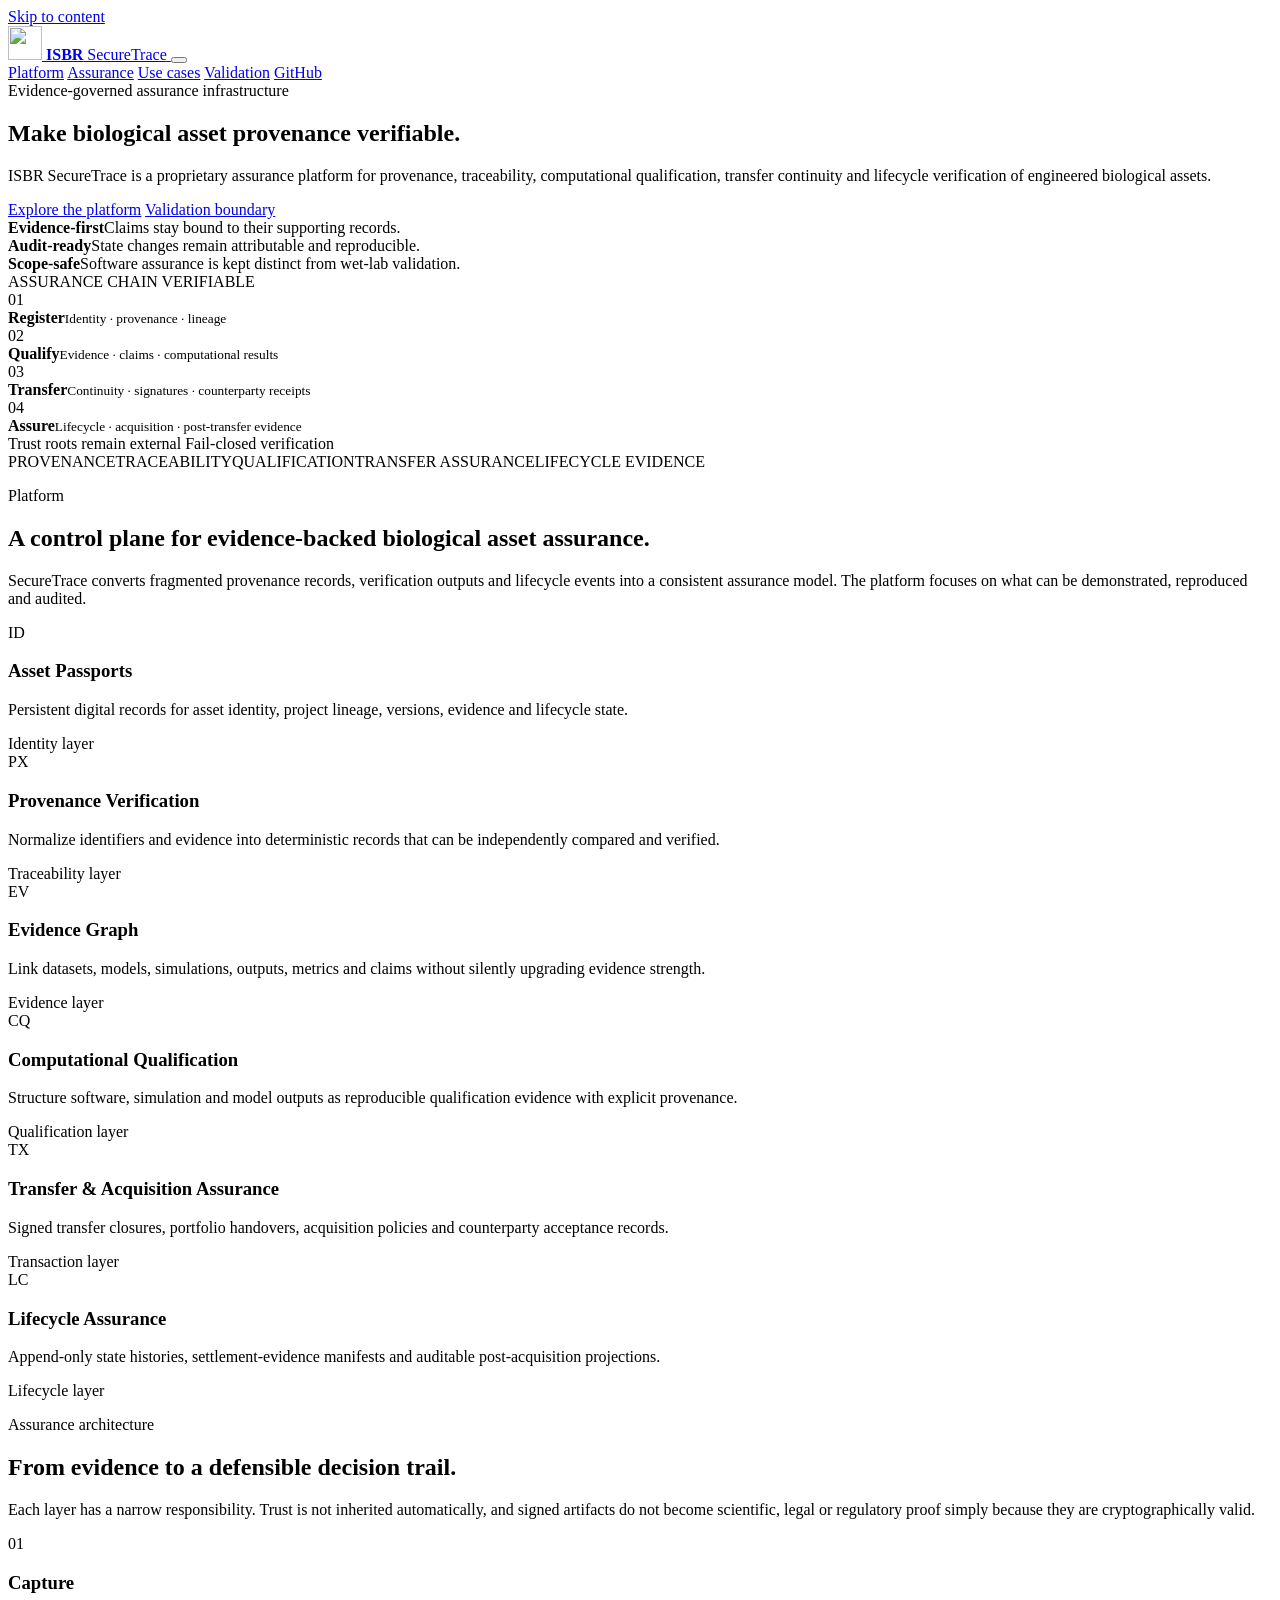
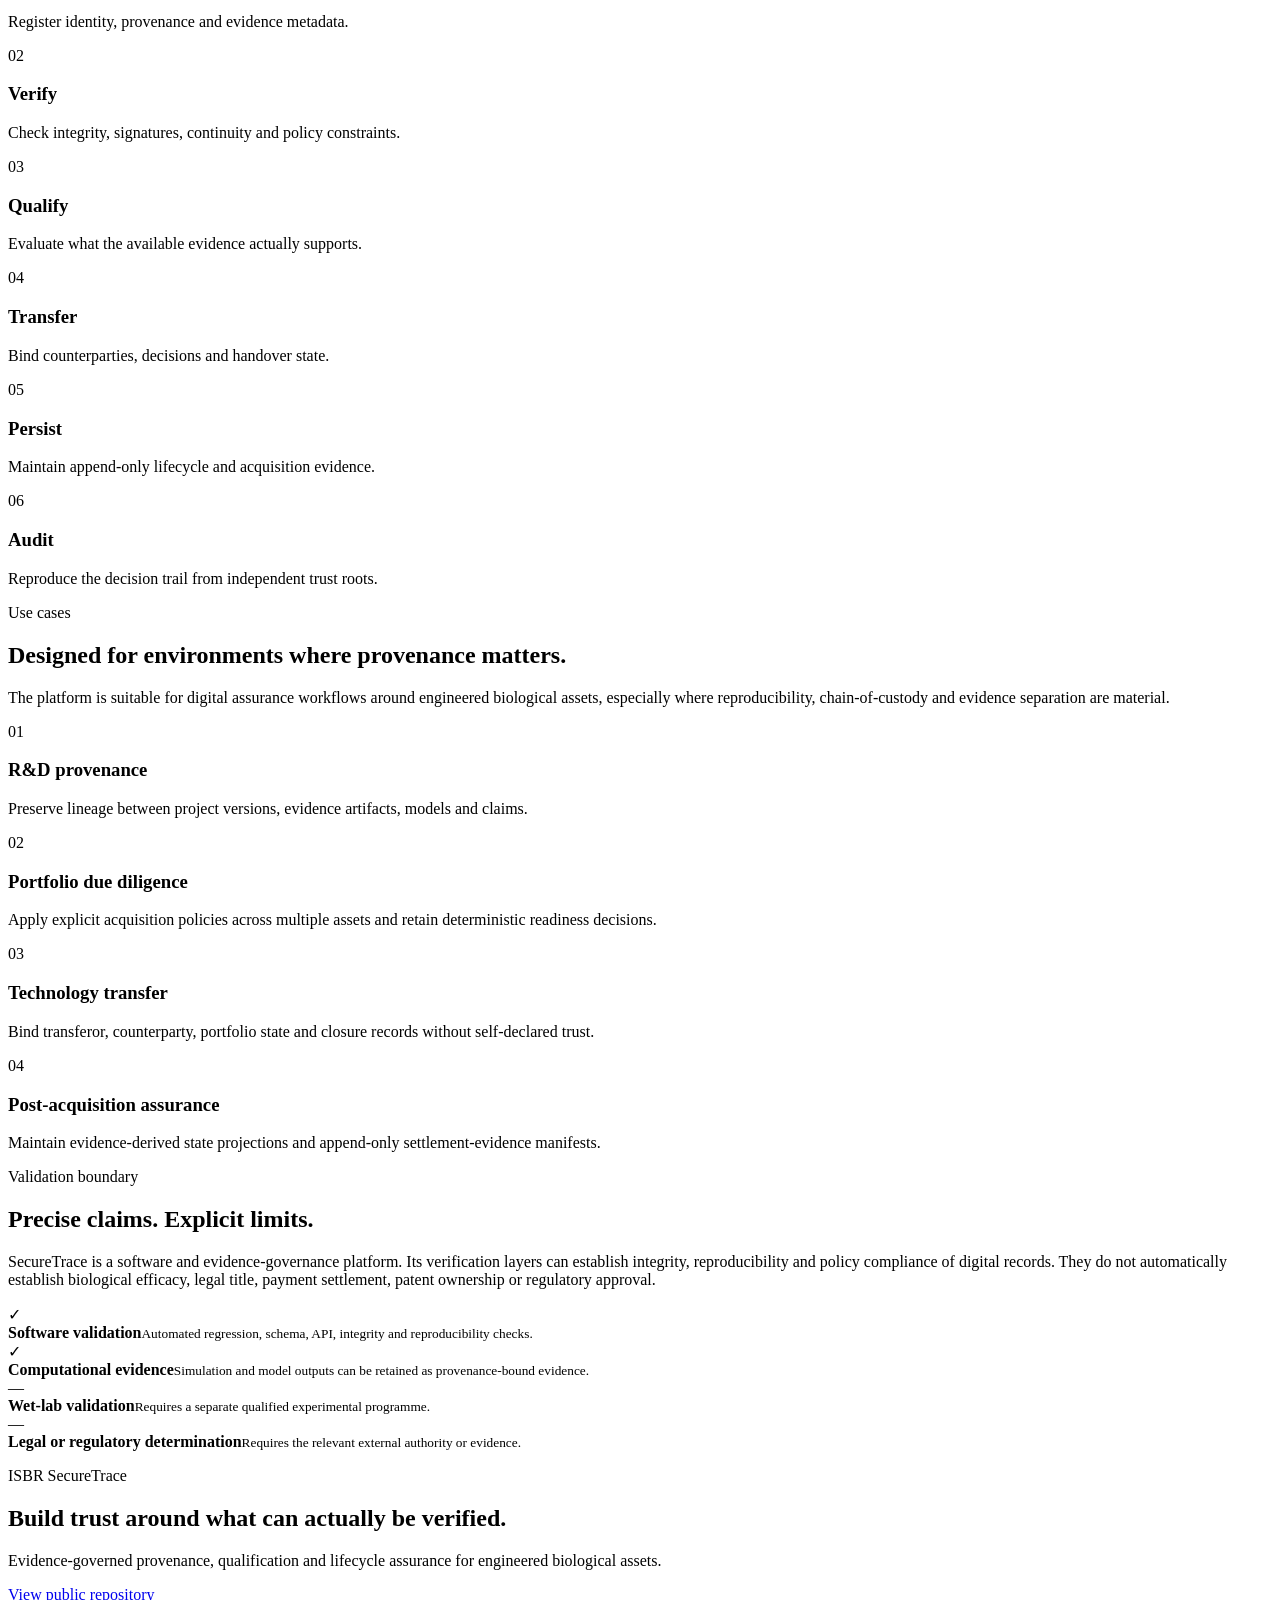
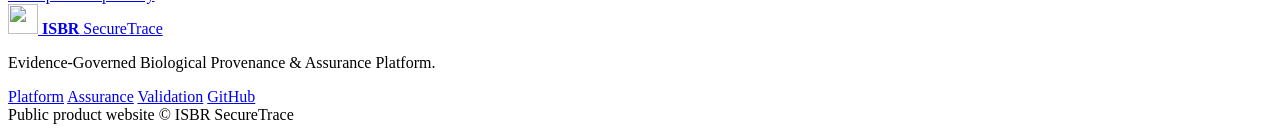
==== index.html @ fb0b55dc "Initialize ISBR SecureTrace public website" ====
<!doctype html>
<html lang="en">
<head>
  <meta charset="utf-8">
  <meta name="viewport" content="width=device-width,initial-scale=1">
  <meta name="description" content="ISBR SecureTrace is an evidence-governed platform for biological asset provenance, traceability, computational qualification, acquisition assurance and auditable lifecycle verification.">
  <meta name="theme-color" content="#07111f">
  <meta property="og:title" content="ISBR SecureTrace">
  <meta property="og:description" content="Evidence-Governed Biological Provenance & Assurance Platform">
  <meta property="og:type" content="website">
  <title>ISBR SecureTrace — Evidence-Governed Biological Provenance & Assurance</title>
  <link rel="icon" href="assets/mark.svg" type="image/svg+xml">
  <link rel="stylesheet" href="styles.css">
  <script defer src="script.js"></script>
</head>
<body>
  <a class="skip-link" href="#main">Skip to content</a>

  <header class="site-header" data-header>
    <div class="shell nav-wrap">
      <a class="brand" href="#top" aria-label="ISBR SecureTrace home">
        <img src="assets/mark.svg" alt="" width="34" height="34">
        <span><strong>ISBR</strong> SecureTrace</span>
      </a>
      <button class="nav-toggle" aria-label="Toggle navigation" aria-expanded="false" data-nav-toggle>
        <span></span><span></span><span></span>
      </button>
      <nav class="nav" data-nav>
        <a href="#platform">Platform</a>
        <a href="#assurance">Assurance</a>
        <a href="#use-cases">Use cases</a>
        <a href="#validation">Validation</a>
        <a class="nav-cta" href="https://github.com/TheArchitect-max/ISBR-SecureTrace-Website">GitHub</a>
      </nav>
    </div>
  </header>

  <main id="main">
    <section class="hero" id="top">
      <div class="hero-grid shell">
        <div class="hero-copy">
          <div class="eyebrow"><span class="pulse"></span> Evidence-governed assurance infrastructure</div>
          <h1>Make biological asset provenance <span>verifiable.</span></h1>
          <p class="hero-lede">
            ISBR SecureTrace is a proprietary assurance platform for provenance, traceability,
            computational qualification, transfer continuity and lifecycle verification of engineered biological assets.
          </p>
          <div class="hero-actions">
            <a class="button primary" href="#platform">Explore the platform</a>
            <a class="button ghost" href="#validation">Validation boundary</a>
          </div>
          <div class="hero-proof" aria-label="Platform principles">
            <div><strong>Evidence-first</strong><span>Claims stay bound to their supporting records.</span></div>
            <div><strong>Audit-ready</strong><span>State changes remain attributable and reproducible.</span></div>
            <div><strong>Scope-safe</strong><span>Software assurance is kept distinct from wet-lab validation.</span></div>
          </div>
        </div>

        <div class="hero-panel" aria-label="Assurance chain illustration">
          <div class="panel-top">
            <span>ASSURANCE CHAIN</span>
            <span class="status-dot">VERIFIABLE</span>
          </div>
          <div class="chain">
            <div class="chain-node active">
              <span class="node-index">01</span>
              <div><strong>Register</strong><small>Identity · provenance · lineage</small></div>
            </div>
            <div class="connector"></div>
            <div class="chain-node active">
              <span class="node-index">02</span>
              <div><strong>Qualify</strong><small>Evidence · claims · computational results</small></div>
            </div>
            <div class="connector"></div>
            <div class="chain-node active">
              <span class="node-index">03</span>
              <div><strong>Transfer</strong><small>Continuity · signatures · counterparty receipts</small></div>
            </div>
            <div class="connector"></div>
            <div class="chain-node">
              <span class="node-index">04</span>
              <div><strong>Assure</strong><small>Lifecycle · acquisition · post-transfer evidence</small></div>
            </div>
          </div>
          <div class="panel-foot">
            <span>Trust roots remain external</span>
            <span>Fail-closed verification</span>
          </div>
        </div>
      </div>
    </section>

    <section class="signal-strip" aria-label="Key platform attributes">
      <div class="shell signal-grid">
        <span>PROVENANCE</span><span>TRACEABILITY</span><span>QUALIFICATION</span><span>TRANSFER ASSURANCE</span><span>LIFECYCLE EVIDENCE</span>
      </div>
    </section>

    <section class="section shell" id="platform">
      <div class="section-heading">
        <div>
          <p class="kicker">Platform</p>
          <h2>A control plane for evidence-backed biological asset assurance.</h2>
        </div>
        <p>
          SecureTrace converts fragmented provenance records, verification outputs and lifecycle events into
          a consistent assurance model. The platform focuses on what can be demonstrated, reproduced and audited.
        </p>
      </div>

      <div class="feature-grid">
        <article class="card feature-card">
          <div class="icon-box">ID</div>
          <h3>Asset Passports</h3>
          <p>Persistent digital records for asset identity, project lineage, versions, evidence and lifecycle state.</p>
          <span class="card-tag">Identity layer</span>
        </article>
        <article class="card feature-card">
          <div class="icon-box">PX</div>
          <h3>Provenance Verification</h3>
          <p>Normalize identifiers and evidence into deterministic records that can be independently compared and verified.</p>
          <span class="card-tag">Traceability layer</span>
        </article>
        <article class="card feature-card">
          <div class="icon-box">EV</div>
          <h3>Evidence Graph</h3>
          <p>Link datasets, models, simulations, outputs, metrics and claims without silently upgrading evidence strength.</p>
          <span class="card-tag">Evidence layer</span>
        </article>
        <article class="card feature-card">
          <div class="icon-box">CQ</div>
          <h3>Computational Qualification</h3>
          <p>Structure software, simulation and model outputs as reproducible qualification evidence with explicit provenance.</p>
          <span class="card-tag">Qualification layer</span>
        </article>
        <article class="card feature-card">
          <div class="icon-box">TX</div>
          <h3>Transfer & Acquisition Assurance</h3>
          <p>Signed transfer closures, portfolio handovers, acquisition policies and counterparty acceptance records.</p>
          <span class="card-tag">Transaction layer</span>
        </article>
        <article class="card feature-card">
          <div class="icon-box">LC</div>
          <h3>Lifecycle Assurance</h3>
          <p>Append-only state histories, settlement-evidence manifests and auditable post-acquisition projections.</p>
          <span class="card-tag">Lifecycle layer</span>
        </article>
      </div>
    </section>

    <section class="section section-dark" id="assurance">
      <div class="shell">
        <div class="section-heading invert">
          <div>
            <p class="kicker">Assurance architecture</p>
            <h2>From evidence to a defensible decision trail.</h2>
          </div>
          <p>
            Each layer has a narrow responsibility. Trust is not inherited automatically, and signed artifacts
            do not become scientific, legal or regulatory proof simply because they are cryptographically valid.
          </p>
        </div>

        <div class="steps">
          <div class="step">
            <span>01</span>
            <h3>Capture</h3>
            <p>Register identity, provenance and evidence metadata.</p>
          </div>
          <div class="step">
            <span>02</span>
            <h3>Verify</h3>
            <p>Check integrity, signatures, continuity and policy constraints.</p>
          </div>
          <div class="step">
            <span>03</span>
            <h3>Qualify</h3>
            <p>Evaluate what the available evidence actually supports.</p>
          </div>
          <div class="step">
            <span>04</span>
            <h3>Transfer</h3>
            <p>Bind counterparties, decisions and handover state.</p>
          </div>
          <div class="step">
            <span>05</span>
            <h3>Persist</h3>
            <p>Maintain append-only lifecycle and acquisition evidence.</p>
          </div>
          <div class="step">
            <span>06</span>
            <h3>Audit</h3>
            <p>Reproduce the decision trail from independent trust roots.</p>
          </div>
        </div>
      </div>
    </section>

    <section class="section shell" id="use-cases">
      <div class="section-heading">
        <div>
          <p class="kicker">Use cases</p>
          <h2>Designed for environments where provenance matters.</h2>
        </div>
        <p>
          The platform is suitable for digital assurance workflows around engineered biological assets,
          especially where reproducibility, chain-of-custody and evidence separation are material.
        </p>
      </div>

      <div class="use-grid">
        <article class="use-card">
          <span>01</span><h3>R&amp;D provenance</h3>
          <p>Preserve lineage between project versions, evidence artifacts, models and claims.</p>
        </article>
        <article class="use-card">
          <span>02</span><h3>Portfolio due diligence</h3>
          <p>Apply explicit acquisition policies across multiple assets and retain deterministic readiness decisions.</p>
        </article>
        <article class="use-card">
          <span>03</span><h3>Technology transfer</h3>
          <p>Bind transferor, counterparty, portfolio state and closure records without self-declared trust.</p>
        </article>
        <article class="use-card">
          <span>04</span><h3>Post-acquisition assurance</h3>
          <p>Maintain evidence-derived state projections and append-only settlement-evidence manifests.</p>
        </article>
      </div>
    </section>

    <section class="section validation" id="validation">
      <div class="shell validation-grid">
        <div>
          <p class="kicker">Validation boundary</p>
          <h2>Precise claims. Explicit limits.</h2>
          <p class="validation-lede">
            SecureTrace is a software and evidence-governance platform. Its verification layers can establish integrity,
            reproducibility and policy compliance of digital records. They do not automatically establish biological efficacy,
            legal title, payment settlement, patent ownership or regulatory approval.
          </p>
        </div>
        <div class="boundary-card">
          <div class="boundary-row yes"><span>✓</span><div><strong>Software validation</strong><small>Automated regression, schema, API, integrity and reproducibility checks.</small></div></div>
          <div class="boundary-row yes"><span>✓</span><div><strong>Computational evidence</strong><small>Simulation and model outputs can be retained as provenance-bound evidence.</small></div></div>
          <div class="boundary-row no"><span>—</span><div><strong>Wet-lab validation</strong><small>Requires a separate qualified experimental programme.</small></div></div>
          <div class="boundary-row no"><span>—</span><div><strong>Legal or regulatory determination</strong><small>Requires the relevant external authority or evidence.</small></div></div>
        </div>
      </div>
    </section>

    <section class="section shell">
      <div class="cta">
        <div>
          <p class="kicker">ISBR SecureTrace</p>
          <h2>Build trust around what can actually be verified.</h2>
          <p>Evidence-governed provenance, qualification and lifecycle assurance for engineered biological assets.</p>
        </div>
        <a class="button primary light" href="https://github.com/TheArchitect-max/ISBR-SecureTrace-Website">View public repository</a>
      </div>
    </section>
  </main>

  <footer>
    <div class="shell footer-grid">
      <div>
        <a class="brand footer-brand" href="#top">
          <img src="assets/mark.svg" alt="" width="30" height="30">
          <span><strong>ISBR</strong> SecureTrace</span>
        </a>
        <p>Evidence-Governed Biological Provenance &amp; Assurance Platform.</p>
      </div>
      <div class="footer-links">
        <a href="#platform">Platform</a>
        <a href="#assurance">Assurance</a>
        <a href="#validation">Validation</a>
        <a href="https://github.com/TheArchitect-max/ISBR-SecureTrace-Website">GitHub</a>
      </div>
      <div class="footer-note">
        <span>Public product website</span>
        <span>© <span data-year></span> ISBR SecureTrace</span>
      </div>
    </div>
  </footer>
</body>
</html>
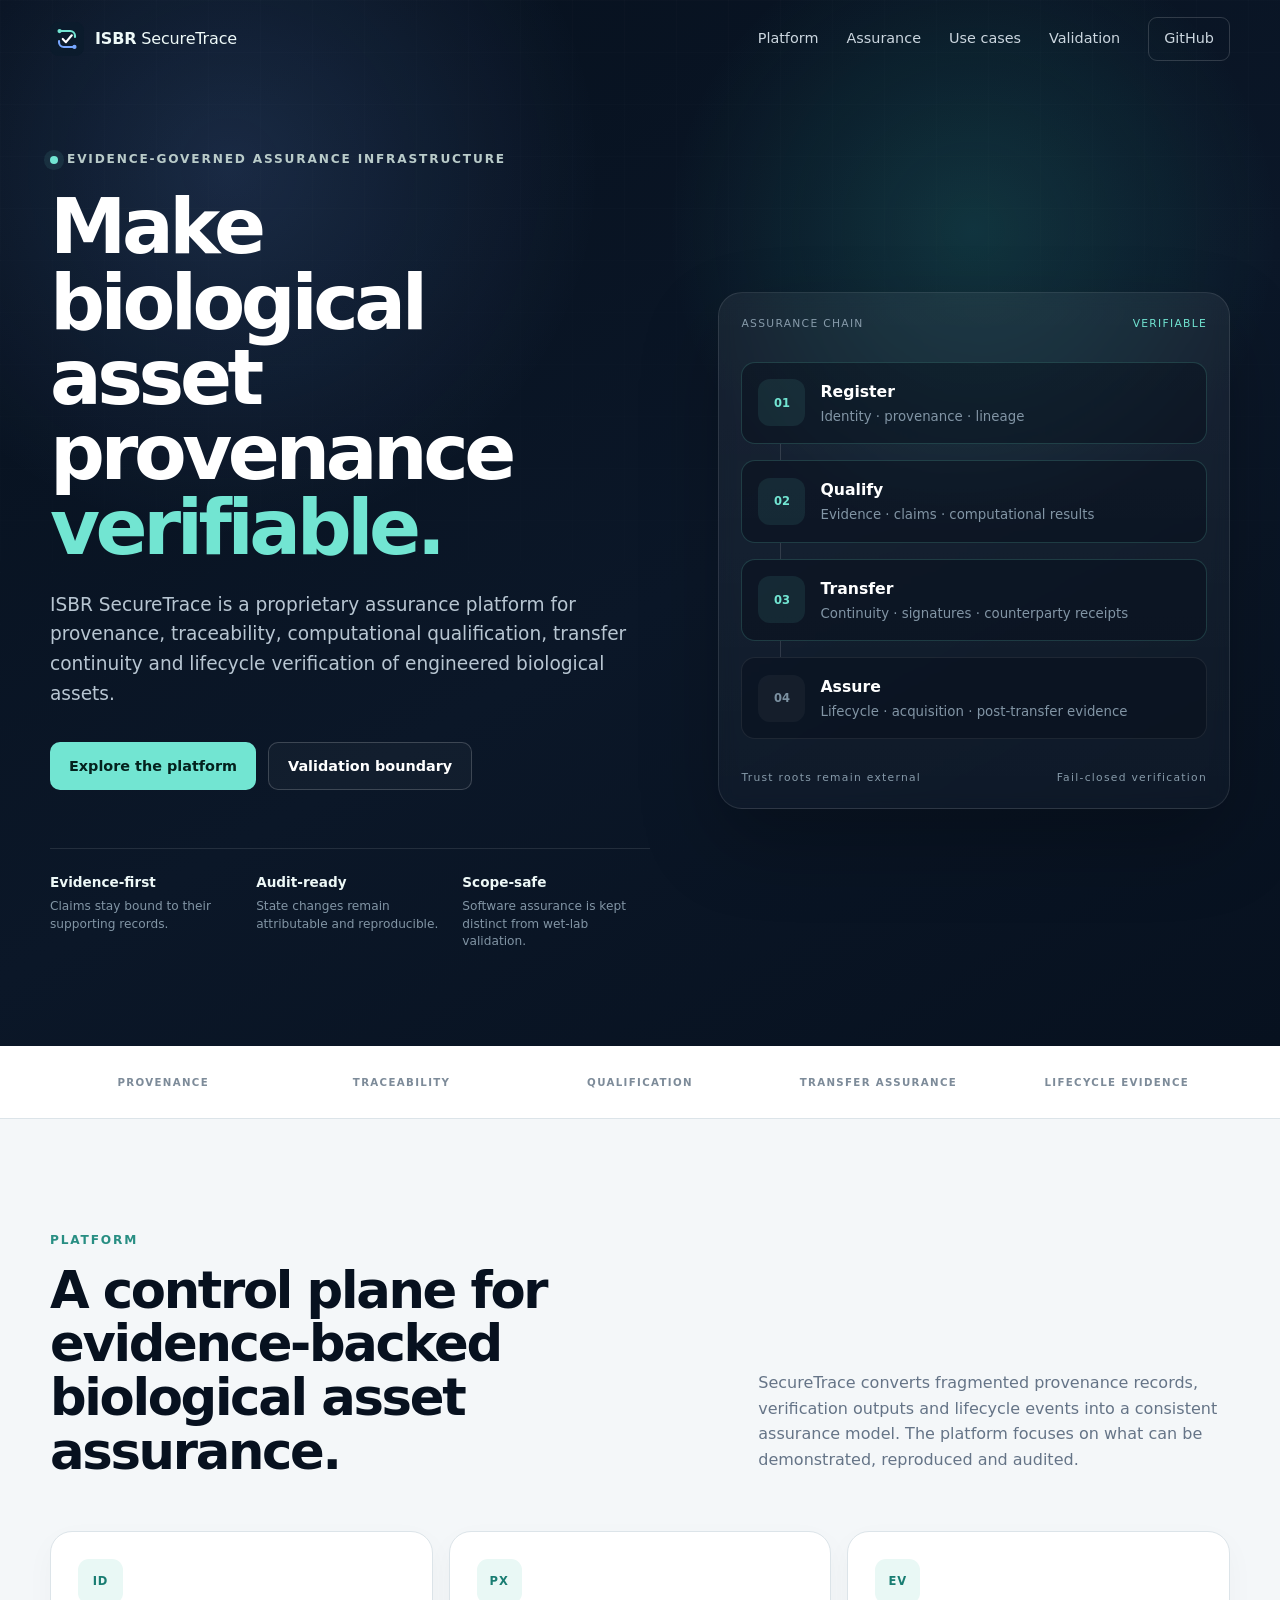
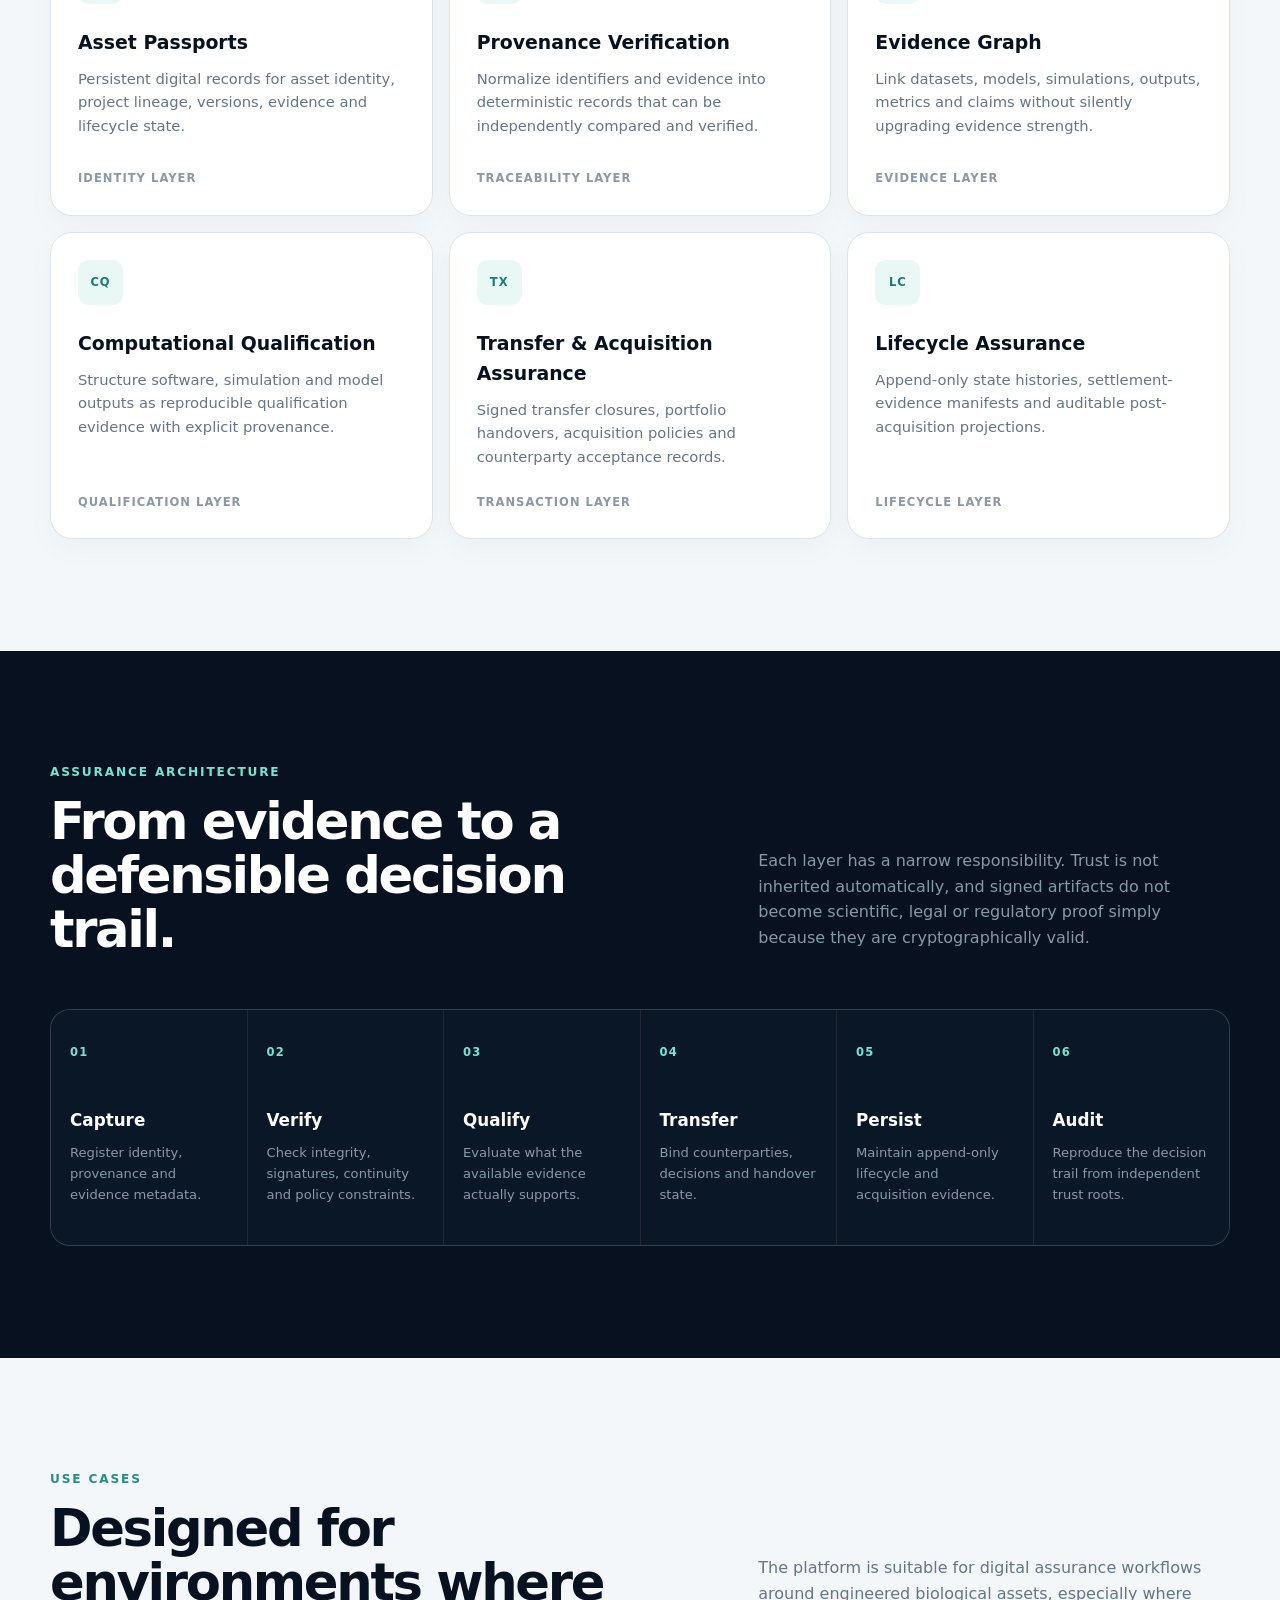
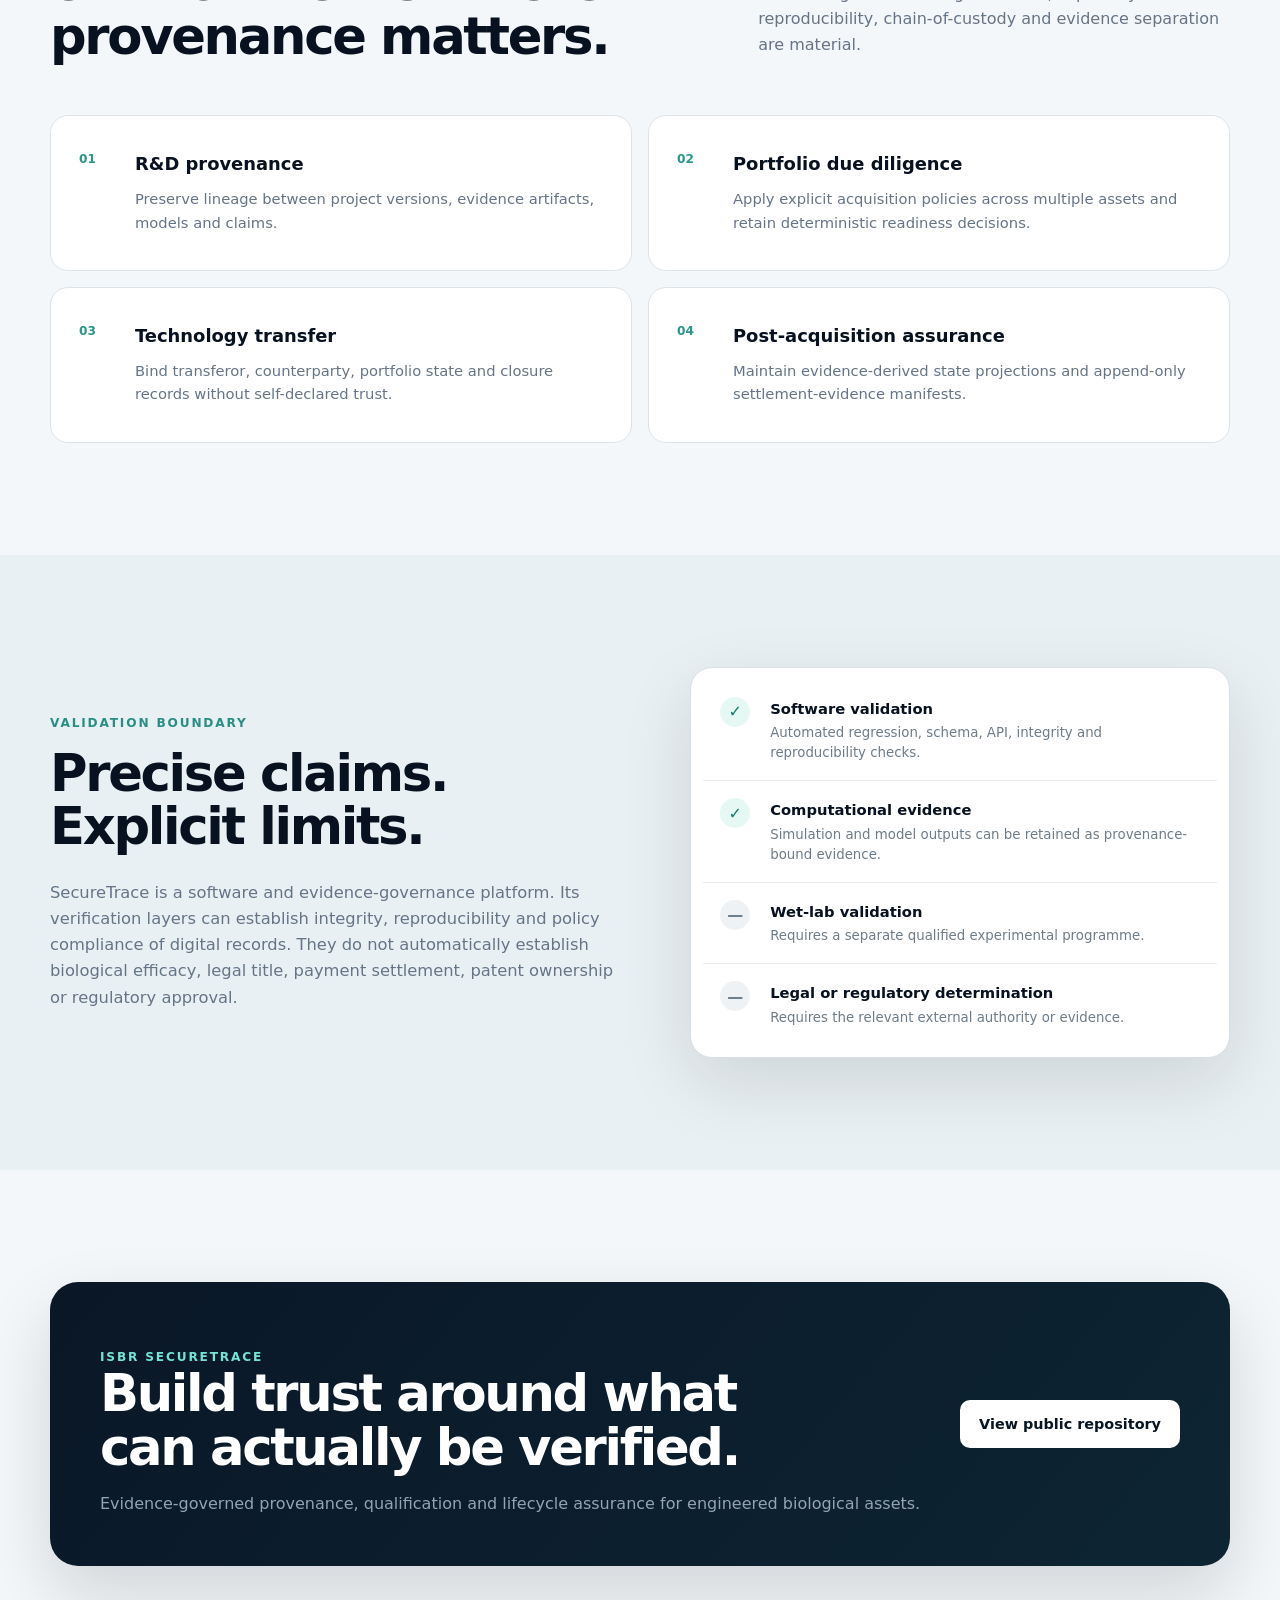
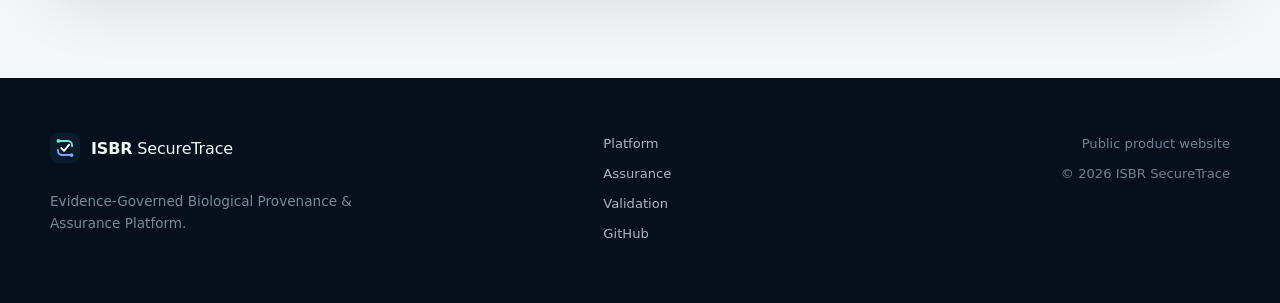
==== commit b976d8b1: "Finalize public site metadata" ====
--- a/index.html
+++ b/index.html
@@ -5,9 +5,12 @@
   <meta name="viewport" content="width=device-width,initial-scale=1">
   <meta name="description" content="ISBR SecureTrace is an evidence-governed platform for biological asset provenance, traceability, computational qualification, acquisition assurance and auditable lifecycle verification.">
   <meta name="theme-color" content="#07111f">
+  <link rel="canonical" href="https://thearchitect-max.github.io/ISBR-SecureTrace-Website/">
+  <link rel="manifest" href="site.webmanifest">
   <meta property="og:title" content="ISBR SecureTrace">
   <meta property="og:description" content="Evidence-Governed Biological Provenance & Assurance Platform">
   <meta property="og:type" content="website">
+  <meta property="og:url" content="https://thearchitect-max.github.io/ISBR-SecureTrace-Website/">
   <title>ISBR SecureTrace — Evidence-Governed Biological Provenance & Assurance</title>
   <link rel="icon" href="assets/mark.svg" type="image/svg+xml">
   <link rel="stylesheet" href="styles.css">
--- a/styles.css
+++ b/styles.css
@@ -0,0 +1,219 @@
+:root{
+  --ink:#07111f;
+  --ink-2:#0b1727;
+  --panel:#0e1d30;
+  --paper:#f4f7f9;
+  --white:#fff;
+  --muted:#657487;
+  --line:#dce4e9;
+  --cyan:#72e5d2;
+  --cyan-2:#32c9b5;
+  --blue:#77a7ff;
+  --shadow:0 24px 70px rgba(7,17,31,.12);
+  --radius:22px;
+}
+*{box-sizing:border-box}
+html{scroll-behavior:smooth}
+body{
+  margin:0;
+  color:var(--ink);
+  background:var(--paper);
+  font-family:Inter,ui-sans-serif,system-ui,-apple-system,BlinkMacSystemFont,"Segoe UI",sans-serif;
+  line-height:1.6;
+  -webkit-font-smoothing:antialiased;
+}
+a{color:inherit;text-decoration:none}
+img{display:block;max-width:100%}
+button{font:inherit}
+.shell{width:min(1180px,calc(100% - 42px));margin-inline:auto}
+.skip-link{position:fixed;left:18px;top:-80px;z-index:9999;background:#fff;padding:10px 14px;border-radius:8px}
+.skip-link:focus{top:16px}
+.site-header{
+  position:fixed;inset:0 0 auto;z-index:100;
+  border-bottom:1px solid transparent;
+  transition:.25s ease;
+}
+.site-header.scrolled{
+  background:rgba(7,17,31,.88);
+  backdrop-filter:blur(18px);
+  border-bottom-color:rgba(255,255,255,.08);
+}
+.nav-wrap{height:78px;display:flex;align-items:center;justify-content:space-between}
+.brand{display:inline-flex;align-items:center;gap:11px;color:#eef9f8;letter-spacing:-.01em;font-size:1rem}
+.brand span{white-space:nowrap}
+.nav{display:flex;align-items:center;gap:28px;color:#cbd6df;font-size:.9rem}
+.nav a{transition:.2s ease}
+.nav a:hover{color:#fff}
+.nav-cta{border:1px solid rgba(255,255,255,.16);padding:9px 15px;border-radius:9px}
+.nav-toggle{display:none;background:transparent;border:0;width:42px;height:42px;padding:9px}
+.nav-toggle span{display:block;height:2px;background:#fff;margin:5px 0;border-radius:2px}
+.hero{
+  position:relative;
+  min-height:760px;
+  padding:150px 0 95px;
+  color:#fff;
+  overflow:hidden;
+  background:
+    radial-gradient(circle at 76% 22%,rgba(50,201,181,.17),transparent 24%),
+    radial-gradient(circle at 18% 16%,rgba(119,167,255,.16),transparent 27%),
+    linear-gradient(150deg,#06101d 0%,#0b1728 55%,#07111f 100%);
+}
+.hero:before{
+  content:"";position:absolute;inset:0;opacity:.34;pointer-events:none;
+  background-image:linear-gradient(rgba(255,255,255,.035) 1px,transparent 1px),linear-gradient(90deg,rgba(255,255,255,.035) 1px,transparent 1px);
+  background-size:52px 52px;
+  mask-image:linear-gradient(to bottom,#000,transparent 88%);
+}
+.hero-grid{position:relative;display:grid;grid-template-columns:1.08fr .92fr;gap:68px;align-items:center}
+.eyebrow,.kicker{
+  font-size:.76rem;
+  text-transform:uppercase;
+  letter-spacing:.15em;
+  font-weight:750;
+}
+.eyebrow{display:flex;align-items:center;gap:9px;color:#b9cbc9}
+.pulse{width:8px;height:8px;background:var(--cyan);border-radius:50%;box-shadow:0 0 0 6px rgba(114,229,210,.09)}
+.hero h1{
+  margin:20px 0 24px;
+  font-size:clamp(3.2rem,6vw,5.65rem);
+  line-height:.98;
+  letter-spacing:-.058em;
+  max-width:760px;
+}
+.hero h1 span{color:var(--cyan)}
+.hero-lede{font-size:1.16rem;color:#b8c6d2;max-width:680px;margin:0}
+.hero-actions{display:flex;gap:12px;flex-wrap:wrap;margin-top:34px}
+.button{
+  display:inline-flex;align-items:center;justify-content:center;
+  min-height:48px;padding:0 19px;border-radius:10px;
+  font-weight:750;font-size:.9rem;transition:.2s ease;
+}
+.button:hover{transform:translateY(-2px)}
+.button.primary{background:var(--cyan);color:#04221e}
+.button.ghost{border:1px solid rgba(255,255,255,.18);color:#fff;background:rgba(255,255,255,.03)}
+.button.light{background:#fff;color:#081522}
+.hero-proof{
+  margin-top:58px;padding-top:23px;border-top:1px solid rgba(255,255,255,.1);
+  display:grid;grid-template-columns:repeat(3,1fr);gap:18px
+}
+.hero-proof div{display:flex;flex-direction:column;gap:4px}
+.hero-proof strong{font-size:.85rem;color:#edf8f7}
+.hero-proof span{font-size:.76rem;color:#8295a5;line-height:1.45}
+.hero-panel{
+  padding:22px;border:1px solid rgba(255,255,255,.1);border-radius:24px;
+  background:linear-gradient(180deg,rgba(255,255,255,.055),rgba(255,255,255,.025));
+  box-shadow:0 34px 80px rgba(0,0,0,.24);
+  backdrop-filter:blur(8px);
+}
+.panel-top,.panel-foot{display:flex;align-items:center;justify-content:space-between;gap:12px;color:#879baa;font-size:.67rem;letter-spacing:.12em}
+.status-dot{color:var(--cyan)}
+.chain{padding:30px 0}
+.chain-node{
+  display:grid;grid-template-columns:47px 1fr;gap:15px;align-items:center;
+  padding:16px;border:1px solid rgba(255,255,255,.08);border-radius:14px;background:rgba(5,14,25,.42)
+}
+.chain-node.active{border-color:rgba(114,229,210,.18)}
+.node-index{
+  width:47px;height:47px;display:grid;place-items:center;border-radius:12px;
+  background:rgba(255,255,255,.04);color:#7c91a1;font-weight:800;font-size:.72rem
+}
+.chain-node.active .node-index{background:rgba(114,229,210,.09);color:var(--cyan)}
+.chain-node strong{display:block;font-size:.98rem}
+.chain-node small{display:block;color:#8295a5;margin-top:2px}
+.connector{height:16px;width:1px;background:rgba(255,255,255,.13);margin-left:39px}
+.signal-strip{background:#fff;border-bottom:1px solid var(--line)}
+.signal-grid{min-height:72px;display:grid;grid-template-columns:repeat(5,1fr);align-items:center;gap:12px}
+.signal-grid span{text-align:center;font-size:.64rem;letter-spacing:.13em;color:#7d8b99;font-weight:800}
+.section{padding:112px 0}
+.section-heading{display:grid;grid-template-columns:1.15fr .85fr;gap:70px;align-items:end;margin-bottom:52px}
+.kicker{margin:0 0 13px;color:#288e83}
+.section h2{font-size:clamp(2.25rem,4vw,4rem);line-height:1.05;letter-spacing:-.045em;margin:0;max-width:760px}
+.section-heading>p{color:var(--muted);font-size:1rem;margin:0 0 6px;max-width:520px}
+.feature-grid{display:grid;grid-template-columns:repeat(3,1fr);gap:16px}
+.card{background:#fff;border:1px solid var(--line);border-radius:var(--radius);box-shadow:0 10px 30px rgba(7,17,31,.03)}
+.feature-card{padding:27px;min-height:285px;display:flex;flex-direction:column}
+.icon-box{width:45px;height:45px;border-radius:11px;background:#e9f8f5;color:#197d72;display:grid;place-items:center;font-size:.72rem;font-weight:850;letter-spacing:.08em}
+.feature-card h3{font-size:1.18rem;margin:23px 0 10px}
+.feature-card p{margin:0;color:var(--muted);font-size:.92rem}
+.card-tag{margin-top:auto;padding-top:24px;color:#8b98a5;font-size:.72rem;text-transform:uppercase;letter-spacing:.09em;font-weight:750}
+.section-dark{background:var(--ink);color:#fff}
+.section-heading.invert>p{color:#8799a8}
+.section-dark .kicker{color:var(--cyan)}
+.steps{display:grid;grid-template-columns:repeat(6,1fr);gap:1px;background:rgba(255,255,255,.1);border:1px solid rgba(255,255,255,.1);border-radius:20px;overflow:hidden}
+.step{background:#0a1727;padding:28px 19px;min-height:235px}
+.step span{color:var(--cyan);font-size:.72rem;font-weight:800;letter-spacing:.1em}
+.step h3{margin:44px 0 8px;font-size:1.05rem}
+.step p{margin:0;color:#869aaa;font-size:.82rem}
+.use-grid{display:grid;grid-template-columns:repeat(2,1fr);gap:16px}
+.use-card{position:relative;padding:34px 35px 36px 84px;border:1px solid var(--line);border-radius:18px;background:#fff}
+.use-card span{position:absolute;left:28px;top:34px;color:#2a9588;font-size:.76rem;font-weight:850}
+.use-card h3{margin:0 0 8px;font-size:1.12rem}
+.use-card p{margin:0;color:var(--muted);font-size:.92rem}
+.validation{background:#e9f0f3}
+.validation-grid{display:grid;grid-template-columns:1fr .95fr;gap:72px;align-items:center}
+.validation-lede{max-width:620px;color:var(--muted);font-size:1.02rem;margin:26px 0 0}
+.boundary-card{background:#fff;border:1px solid #d7e0e6;border-radius:22px;padding:12px;box-shadow:var(--shadow)}
+.boundary-row{display:grid;grid-template-columns:38px 1fr;gap:12px;align-items:start;padding:17px;border-bottom:1px solid #e7ecef}
+.boundary-row:last-child{border-bottom:0}
+.boundary-row>span{width:30px;height:30px;border-radius:50%;display:grid;place-items:center;font-weight:900}
+.boundary-row.yes>span{background:#e5f8f4;color:#167d70}
+.boundary-row.no>span{background:#eef2f4;color:#6f7e8b}
+.boundary-row strong{display:block;font-size:.92rem}
+.boundary-row small{display:block;color:#6d7c89;margin-top:3px;line-height:1.5}
+.cta{
+  background:linear-gradient(130deg,#0a1727,#0d2533);
+  color:#fff;border-radius:28px;padding:50px;
+  display:flex;align-items:center;justify-content:space-between;gap:35px;
+  box-shadow:0 30px 70px rgba(7,17,31,.14)
+}
+.cta .kicker{color:var(--cyan)}
+.cta h2{font-size:clamp(2rem,4vw,3.4rem);max-width:690px}
+.cta p{color:#91a5b2;margin:16px 0 0}
+footer{background:#06101d;color:#a8b6c1;padding:55px 0}
+.footer-grid{display:grid;grid-template-columns:1.4fr .8fr .8fr;gap:40px;align-items:start}
+.footer-brand{margin-bottom:14px}
+footer p{max-width:370px;font-size:.85rem;color:#778a99}
+.footer-links,.footer-note{display:flex;flex-direction:column;gap:9px;font-size:.82rem}
+.footer-links a:hover{color:#fff}
+.footer-note{text-align:right;color:#6f8291}
+@media(max-width:980px){
+  .hero-grid,.section-heading,.validation-grid{grid-template-columns:1fr}
+  .hero-grid{gap:46px}.hero-panel{max-width:700px}
+  .hero-proof{grid-template-columns:1fr 1fr 1fr}
+  .feature-grid{grid-template-columns:1fr 1fr}
+  .steps{grid-template-columns:repeat(3,1fr)}
+  .footer-grid{grid-template-columns:1fr 1fr}.footer-note{text-align:left}
+  .signal-grid{grid-template-columns:repeat(3,1fr);padding:18px 0}
+}
+@media(max-width:720px){
+  .shell{width:min(100% - 28px,1180px)}
+  .site-header{background:rgba(7,17,31,.9);backdrop-filter:blur(15px)}
+  .nav-toggle{display:block}
+  .nav{
+    position:absolute;top:78px;left:14px;right:14px;display:none;flex-direction:column;align-items:stretch;
+    padding:18px;border:1px solid rgba(255,255,255,.1);border-radius:15px;background:#0a1727;box-shadow:0 20px 50px rgba(0,0,0,.28)
+  }
+  .nav.open{display:flex}
+  .nav a{padding:6px 3px}
+  .hero{padding-top:125px}
+  .hero h1{font-size:clamp(2.8rem,15vw,4.4rem)}
+  .hero-proof{grid-template-columns:1fr}
+  .signal-grid{grid-template-columns:1fr 1fr}
+  .section{padding:80px 0}
+  .section-heading{gap:22px}
+  .feature-grid,.use-grid{grid-template-columns:1fr}
+  .steps{grid-template-columns:1fr 1fr}
+  .cta{padding:34px;align-items:flex-start;flex-direction:column}
+  .footer-grid{grid-template-columns:1fr}
+}
+@media(max-width:450px){
+  .steps{grid-template-columns:1fr}
+  .signal-grid{grid-template-columns:1fr}
+  .hero-panel{padding:15px}
+  .panel-foot{align-items:flex-start;flex-direction:column}
+  .use-card{padding-left:72px}
+}
+@media(prefers-reduced-motion:reduce){
+  html{scroll-behavior:auto}
+  *,*:before,*:after{transition:none!important;animation:none!important}
+}
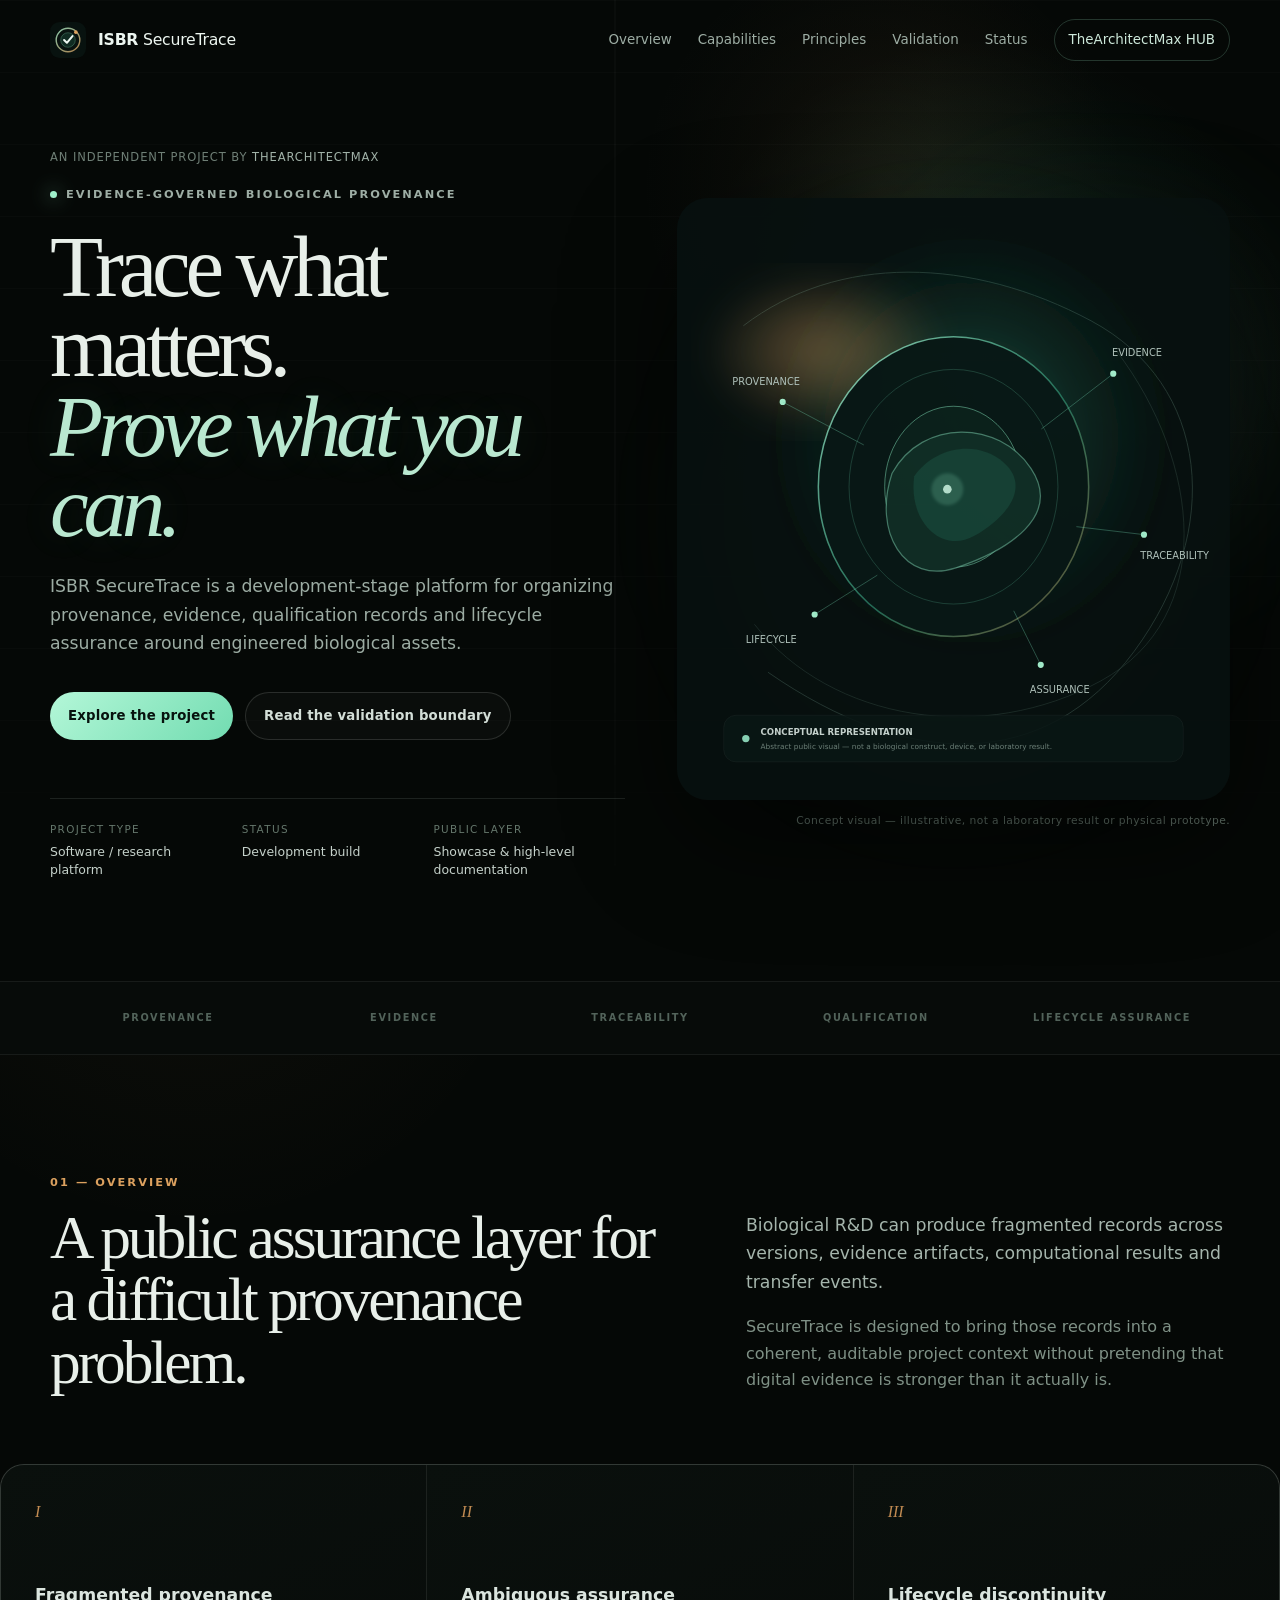
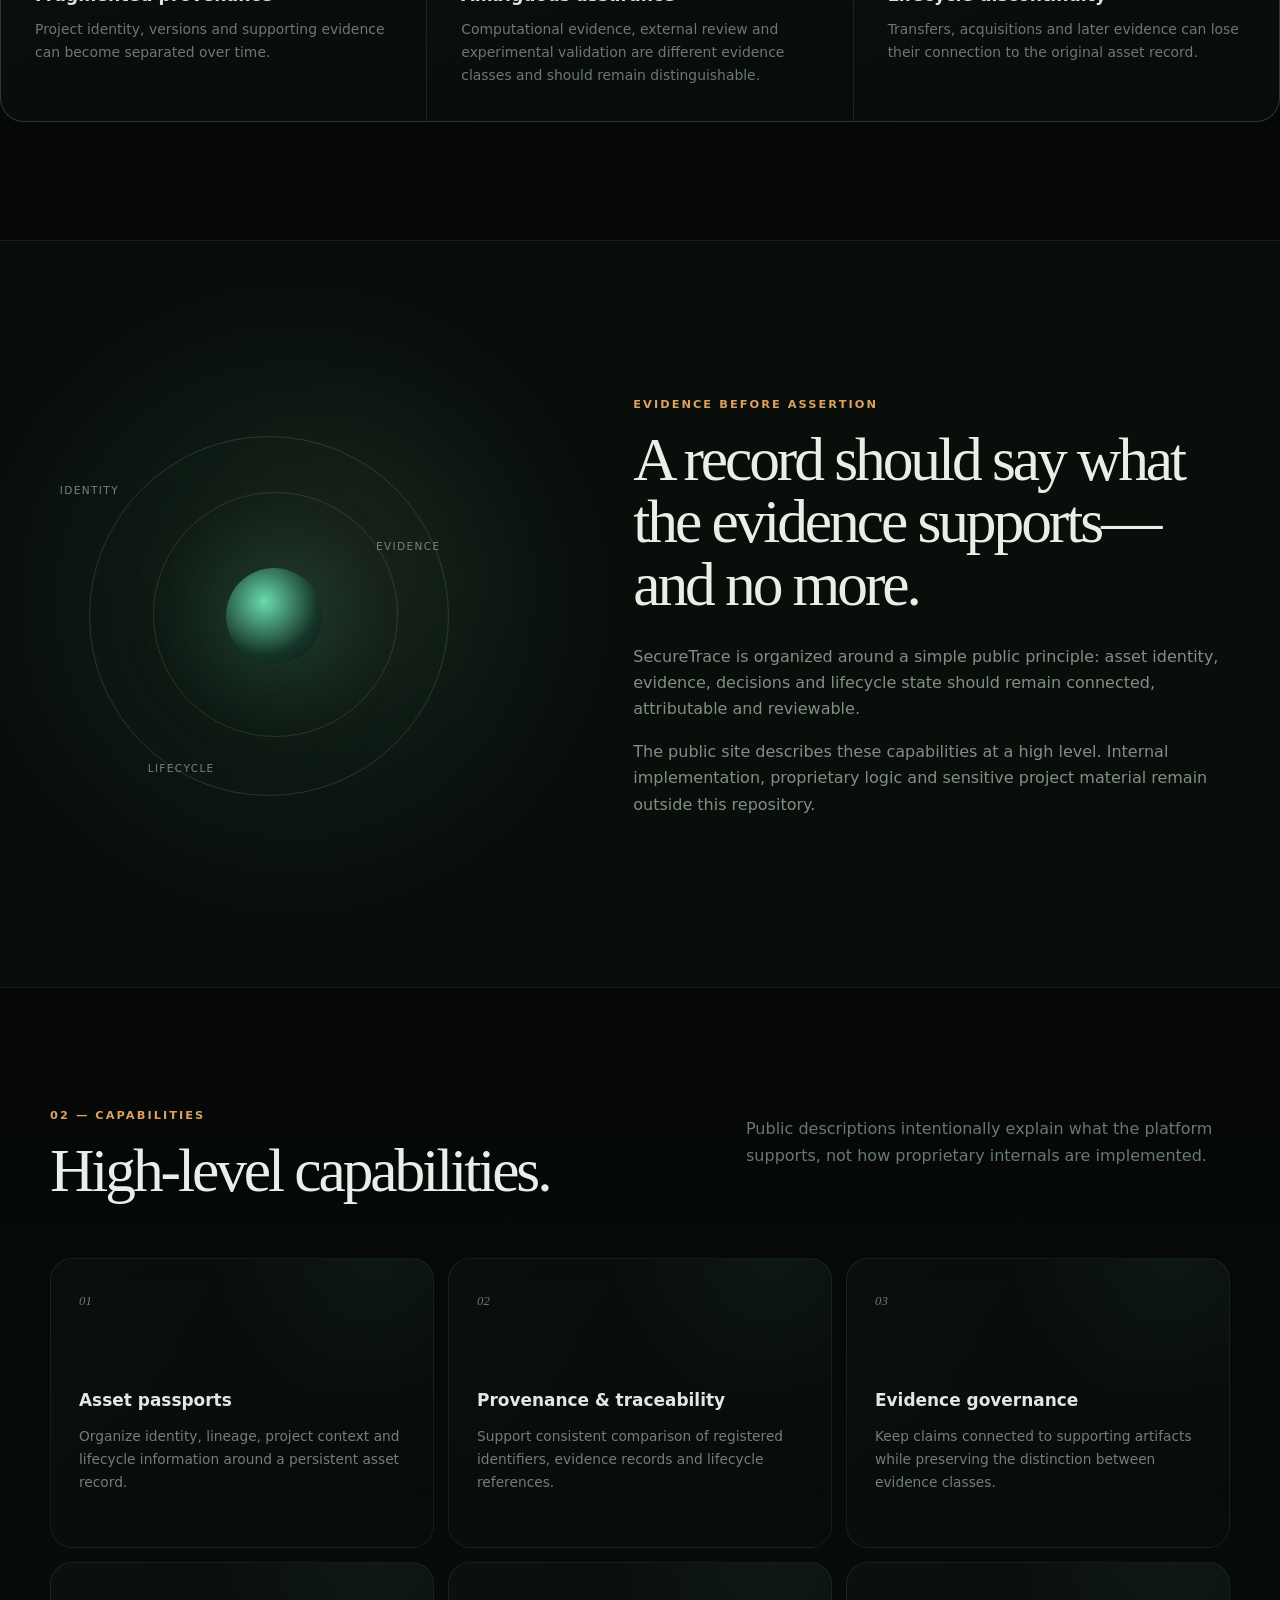
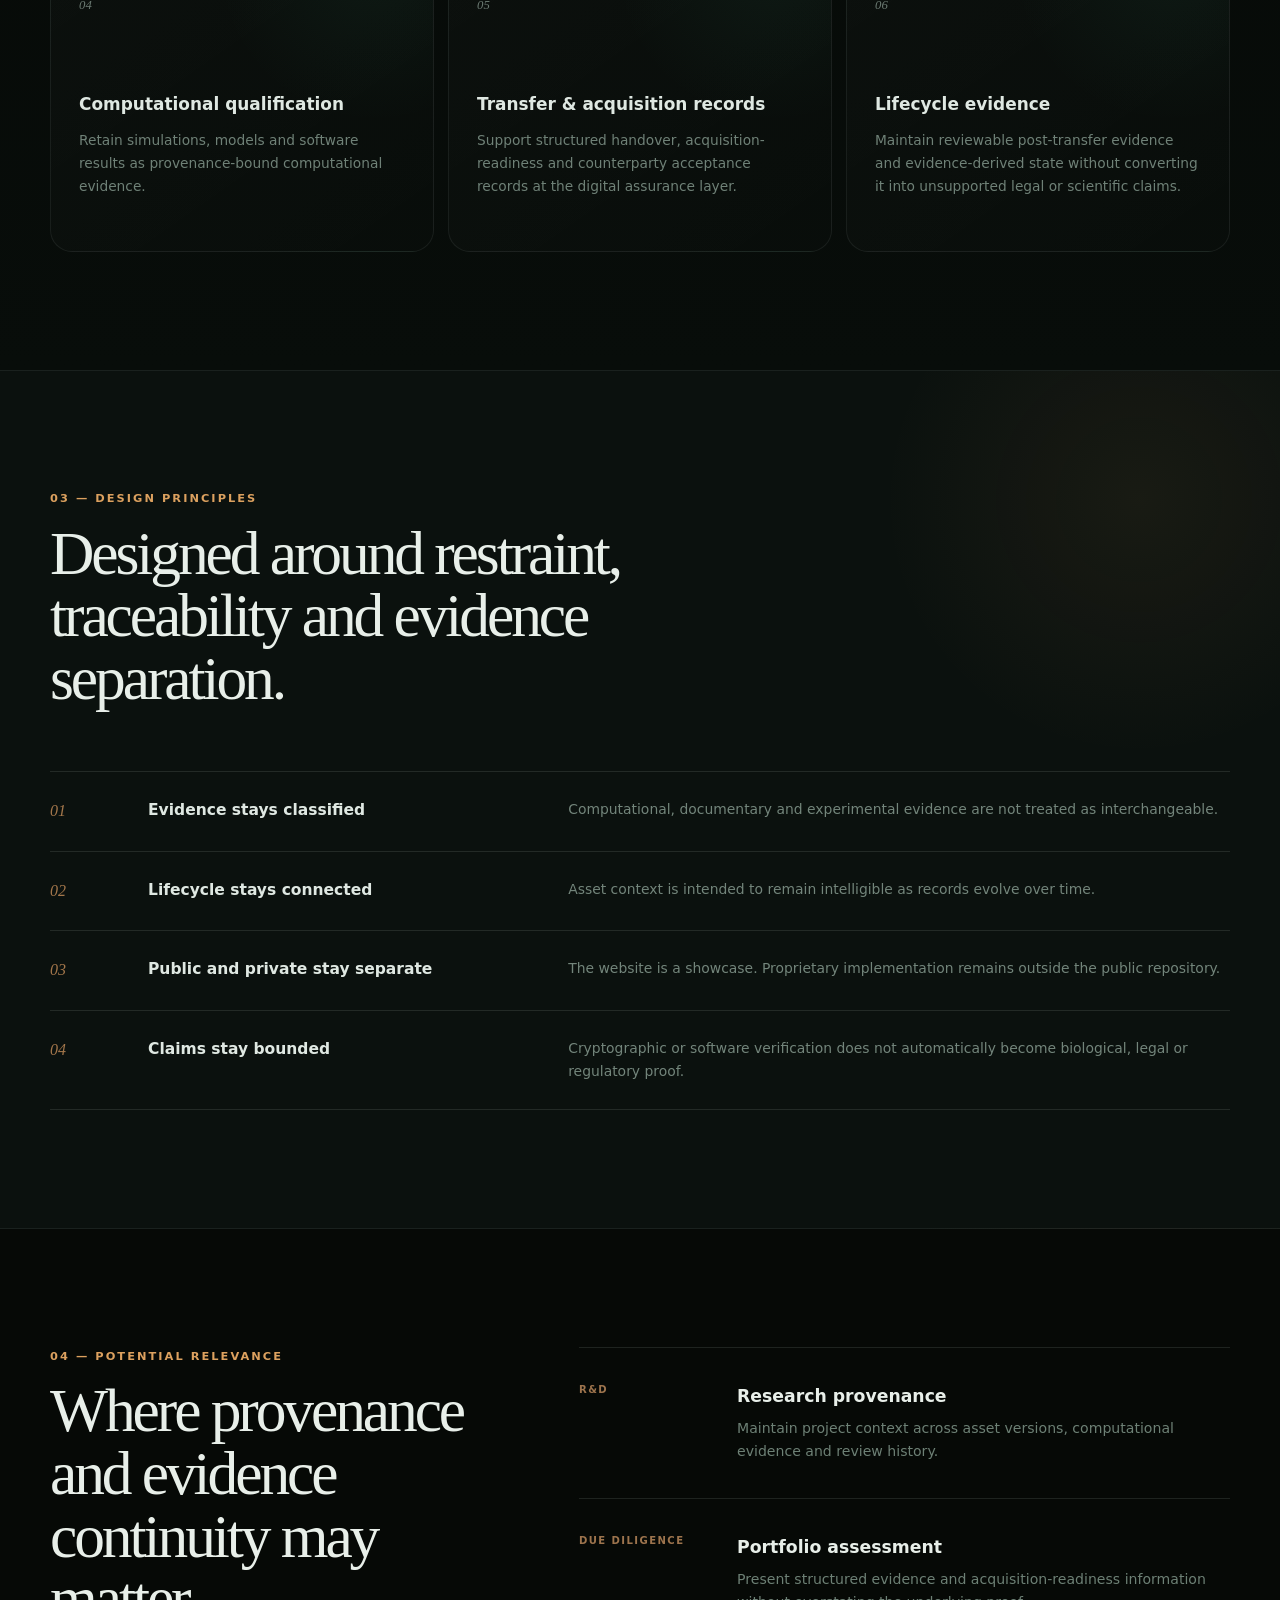
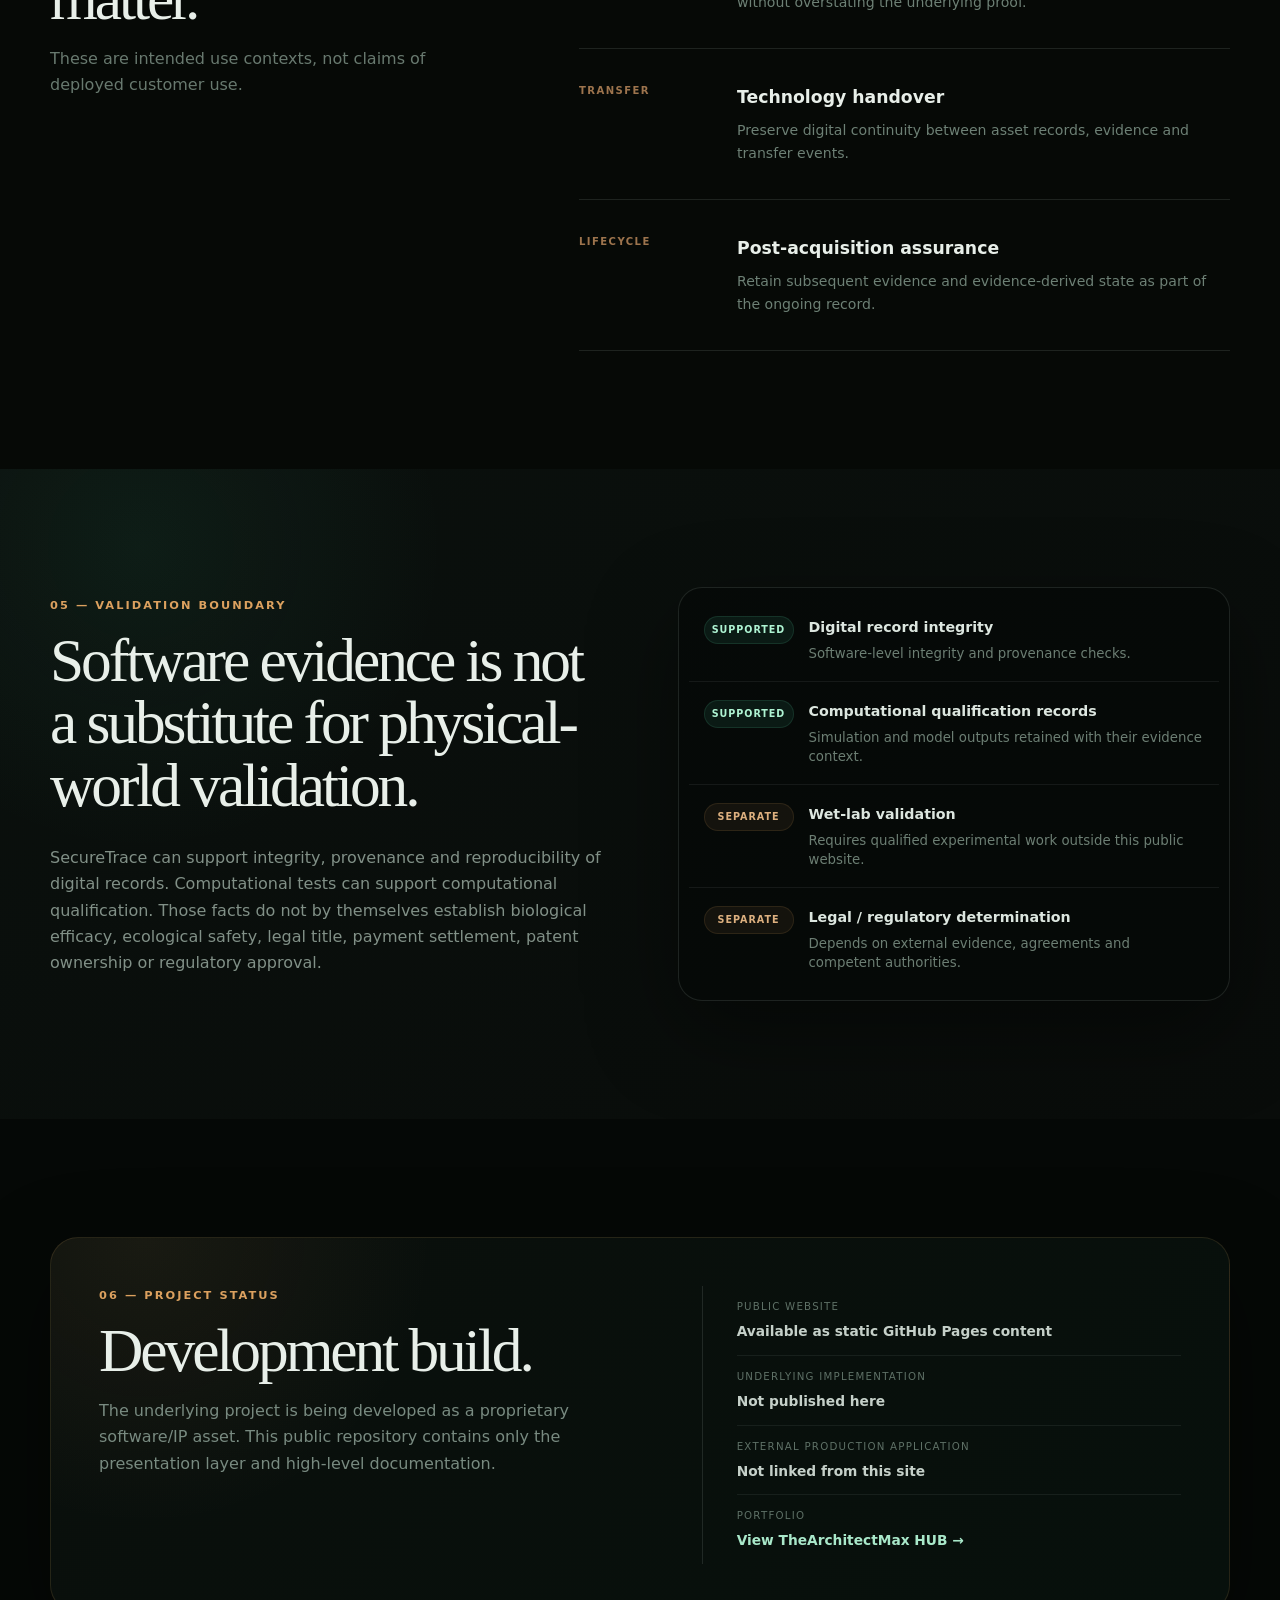
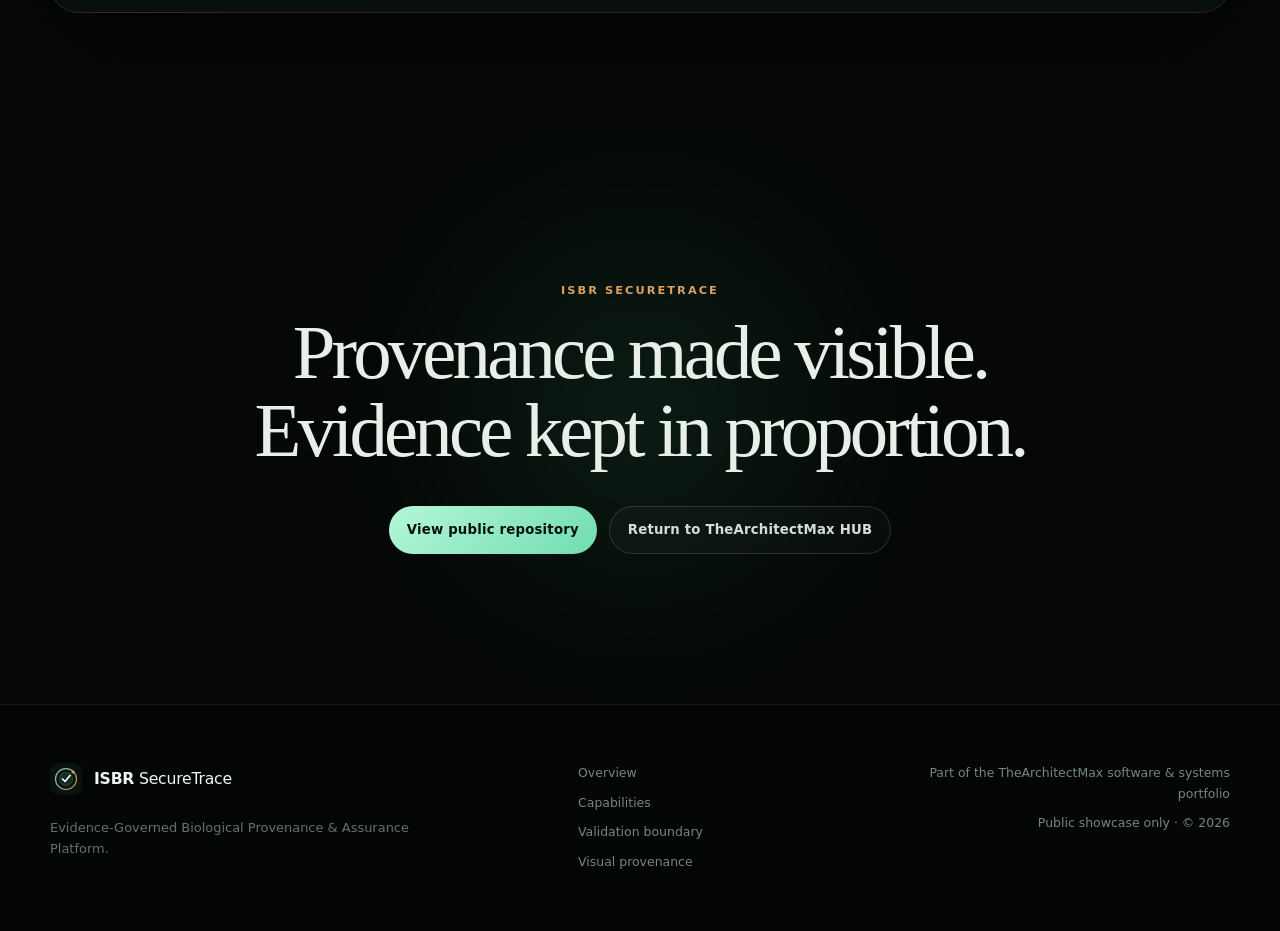
==== commit 9dd11d3e: "Apply TheArchitectMax chiaroscuro visual system" ====
--- a/index.html
+++ b/index.html
@@ -3,15 +3,15 @@
 <head>
   <meta charset="utf-8">
   <meta name="viewport" content="width=device-width,initial-scale=1">
-  <meta name="description" content="ISBR SecureTrace is an evidence-governed platform for biological asset provenance, traceability, computational qualification, acquisition assurance and auditable lifecycle verification.">
-  <meta name="theme-color" content="#07111f">
+  <meta name="description" content="ISBR SecureTrace is a development-stage evidence-governed platform for biological asset provenance, traceability, computational qualification and lifecycle assurance.">
+  <meta name="theme-color" content="#070b09">
   <link rel="canonical" href="https://thearchitect-max.github.io/ISBR-SecureTrace-Website/">
   <link rel="manifest" href="site.webmanifest">
   <meta property="og:title" content="ISBR SecureTrace">
   <meta property="og:description" content="Evidence-Governed Biological Provenance & Assurance Platform">
   <meta property="og:type" content="website">
   <meta property="og:url" content="https://thearchitect-max.github.io/ISBR-SecureTrace-Website/">
-  <title>ISBR SecureTrace — Evidence-Governed Biological Provenance & Assurance</title>
+  <title>ISBR SecureTrace — Biological Provenance & Assurance</title>
   <link rel="icon" href="assets/mark.svg" type="image/svg+xml">
   <link rel="stylesheet" href="styles.css">
   <script defer src="script.js"></script>
@@ -22,265 +22,275 @@
   <header class="site-header" data-header>
     <div class="shell nav-wrap">
       <a class="brand" href="#top" aria-label="ISBR SecureTrace home">
-        <img src="assets/mark.svg" alt="" width="34" height="34">
+        <img src="assets/mark.svg" alt="" width="36" height="36">
         <span><strong>ISBR</strong> SecureTrace</span>
       </a>
-      <button class="nav-toggle" aria-label="Toggle navigation" aria-expanded="false" data-nav-toggle>
+      <button class="nav-toggle" type="button" aria-label="Toggle navigation" aria-expanded="false" data-nav-toggle>
         <span></span><span></span><span></span>
       </button>
-      <nav class="nav" data-nav>
-        <a href="#platform">Platform</a>
-        <a href="#assurance">Assurance</a>
-        <a href="#use-cases">Use cases</a>
+      <nav class="nav" data-nav aria-label="Primary navigation">
+        <a href="#overview">Overview</a>
+        <a href="#capabilities">Capabilities</a>
+        <a href="#principles">Principles</a>
         <a href="#validation">Validation</a>
-        <a class="nav-cta" href="https://github.com/TheArchitect-max/ISBR-SecureTrace-Website">GitHub</a>
+        <a href="#status">Status</a>
+        <a class="nav-cta" href="https://thearchitect-max.github.io/MyProjects/">TheArchitectMax HUB</a>
       </nav>
     </div>
   </header>
 
   <main id="main">
     <section class="hero" id="top">
-      <div class="hero-grid shell">
+      <div class="hero-atmosphere" aria-hidden="true"></div>
+      <div class="shell hero-grid">
         <div class="hero-copy">
-          <div class="eyebrow"><span class="pulse"></span> Evidence-governed assurance infrastructure</div>
-          <h1>Make biological asset provenance <span>verifiable.</span></h1>
+          <p class="family-line">An independent project by <a href="https://thearchitect-max.github.io/MyProjects/">TheArchitectMax</a></p>
+          <p class="eyebrow"><span class="signal"></span> Evidence-governed biological provenance</p>
+          <h1>Trace what matters.<br><em>Prove what you can.</em></h1>
           <p class="hero-lede">
-            ISBR SecureTrace is a proprietary assurance platform for provenance, traceability,
-            computational qualification, transfer continuity and lifecycle verification of engineered biological assets.
+            ISBR SecureTrace is a development-stage platform for organizing provenance, evidence,
+            qualification records and lifecycle assurance around engineered biological assets.
           </p>
           <div class="hero-actions">
-            <a class="button primary" href="#platform">Explore the platform</a>
-            <a class="button ghost" href="#validation">Validation boundary</a>
-          </div>
-          <div class="hero-proof" aria-label="Platform principles">
-            <div><strong>Evidence-first</strong><span>Claims stay bound to their supporting records.</span></div>
-            <div><strong>Audit-ready</strong><span>State changes remain attributable and reproducible.</span></div>
-            <div><strong>Scope-safe</strong><span>Software assurance is kept distinct from wet-lab validation.</span></div>
-          </div>
-        </div>
-
-        <div class="hero-panel" aria-label="Assurance chain illustration">
-          <div class="panel-top">
-            <span>ASSURANCE CHAIN</span>
-            <span class="status-dot">VERIFIABLE</span>
-          </div>
-          <div class="chain">
-            <div class="chain-node active">
-              <span class="node-index">01</span>
-              <div><strong>Register</strong><small>Identity · provenance · lineage</small></div>
-            </div>
-            <div class="connector"></div>
-            <div class="chain-node active">
-              <span class="node-index">02</span>
-              <div><strong>Qualify</strong><small>Evidence · claims · computational results</small></div>
-            </div>
-            <div class="connector"></div>
-            <div class="chain-node active">
-              <span class="node-index">03</span>
-              <div><strong>Transfer</strong><small>Continuity · signatures · counterparty receipts</small></div>
-            </div>
-            <div class="connector"></div>
-            <div class="chain-node">
-              <span class="node-index">04</span>
-              <div><strong>Assure</strong><small>Lifecycle · acquisition · post-transfer evidence</small></div>
-            </div>
-          </div>
-          <div class="panel-foot">
-            <span>Trust roots remain external</span>
-            <span>Fail-closed verification</span>
-          </div>
-        </div>
-      </div>
-    </section>
-
-    <section class="signal-strip" aria-label="Key platform attributes">
-      <div class="shell signal-grid">
-        <span>PROVENANCE</span><span>TRACEABILITY</span><span>QUALIFICATION</span><span>TRANSFER ASSURANCE</span><span>LIFECYCLE EVIDENCE</span>
-      </div>
-    </section>
-
-    <section class="section shell" id="platform">
-      <div class="section-heading">
+            <a class="button primary" href="#overview">Explore the project</a>
+            <a class="button secondary" href="#validation">Read the validation boundary</a>
+          </div>
+          <dl class="hero-meta" aria-label="Project summary">
+            <div><dt>Project type</dt><dd>Software / research platform</dd></div>
+            <div><dt>Status</dt><dd>Development build</dd></div>
+            <div><dt>Public layer</dt><dd>Showcase & high-level documentation</dd></div>
+          </dl>
+        </div>
+
+        <figure class="hero-visual">
+          <div class="visual-glow" aria-hidden="true"></div>
+          <img src="assets/securetrace-concept.svg"
+               width="900" height="980"
+               alt="Conceptual illustration of a biological asset surrounded by provenance, evidence, traceability and lifecycle assurance nodes.">
+          <figcaption>Concept visual — illustrative, not a laboratory result or physical prototype.</figcaption>
+        </figure>
+      </div>
+    </section>
+
+    <section class="quiet-strip" aria-label="Platform focus">
+      <div class="shell quiet-grid">
+        <span>PROVENANCE</span><span>EVIDENCE</span><span>TRACEABILITY</span><span>QUALIFICATION</span><span>LIFECYCLE ASSURANCE</span>
+      </div>
+    </section>
+
+    <section class="section intro" id="overview">
+      <div class="shell split-heading">
         <div>
-          <p class="kicker">Platform</p>
-          <h2>A control plane for evidence-backed biological asset assurance.</h2>
-        </div>
-        <p>
-          SecureTrace converts fragmented provenance records, verification outputs and lifecycle events into
-          a consistent assurance model. The platform focuses on what can be demonstrated, reproduced and audited.
-        </p>
-      </div>
-
-      <div class="feature-grid">
-        <article class="card feature-card">
-          <div class="icon-box">ID</div>
-          <h3>Asset Passports</h3>
-          <p>Persistent digital records for asset identity, project lineage, versions, evidence and lifecycle state.</p>
-          <span class="card-tag">Identity layer</span>
+          <p class="kicker">01 — Overview</p>
+          <h2>A public assurance layer for a difficult provenance problem.</h2>
+        </div>
+        <div class="editorial-copy">
+          <p class="lead">Biological R&amp;D can produce fragmented records across versions, evidence artifacts, computational results and transfer events.</p>
+          <p>SecureTrace is designed to bring those records into a coherent, auditable project context without pretending that digital evidence is stronger than it actually is.</p>
+        </div>
+      </div>
+
+      <div class="problem-grid">
+        <article>
+          <span class="roman">I</span>
+          <h3>Fragmented provenance</h3>
+          <p>Project identity, versions and supporting evidence can become separated over time.</p>
         </article>
-        <article class="card feature-card">
-          <div class="icon-box">PX</div>
-          <h3>Provenance Verification</h3>
-          <p>Normalize identifiers and evidence into deterministic records that can be independently compared and verified.</p>
-          <span class="card-tag">Traceability layer</span>
+        <article>
+          <span class="roman">II</span>
+          <h3>Ambiguous assurance</h3>
+          <p>Computational evidence, external review and experimental validation are different evidence classes and should remain distinguishable.</p>
         </article>
-        <article class="card feature-card">
-          <div class="icon-box">EV</div>
-          <h3>Evidence Graph</h3>
-          <p>Link datasets, models, simulations, outputs, metrics and claims without silently upgrading evidence strength.</p>
-          <span class="card-tag">Evidence layer</span>
+        <article>
+          <span class="roman">III</span>
+          <h3>Lifecycle discontinuity</h3>
+          <p>Transfers, acquisitions and later evidence can lose their connection to the original asset record.</p>
         </article>
-        <article class="card feature-card">
-          <div class="icon-box">CQ</div>
-          <h3>Computational Qualification</h3>
-          <p>Structure software, simulation and model outputs as reproducible qualification evidence with explicit provenance.</p>
-          <span class="card-tag">Qualification layer</span>
-        </article>
-        <article class="card feature-card">
-          <div class="icon-box">TX</div>
-          <h3>Transfer & Acquisition Assurance</h3>
-          <p>Signed transfer closures, portfolio handovers, acquisition policies and counterparty acceptance records.</p>
-          <span class="card-tag">Transaction layer</span>
-        </article>
-        <article class="card feature-card">
-          <div class="icon-box">LC</div>
-          <h3>Lifecycle Assurance</h3>
-          <p>Append-only state histories, settlement-evidence manifests and auditable post-acquisition projections.</p>
-          <span class="card-tag">Lifecycle layer</span>
-        </article>
-      </div>
-    </section>
-
-    <section class="section section-dark" id="assurance">
+      </div>
+    </section>
+
+    <section class="section visual-story" aria-labelledby="story-title">
+      <div class="shell story-grid">
+        <div class="story-orbit" aria-hidden="true">
+          <div class="orbit orbit-a"></div>
+          <div class="orbit orbit-b"></div>
+          <div class="orbit-core"></div>
+          <span class="orbit-label label-a">Identity</span>
+          <span class="orbit-label label-b">Evidence</span>
+          <span class="orbit-label label-c">Lifecycle</span>
+        </div>
+        <div class="story-copy">
+          <p class="kicker">Evidence before assertion</p>
+          <h2 id="story-title">A record should say what the evidence supports—and no more.</h2>
+          <p>
+            SecureTrace is organized around a simple public principle: asset identity, evidence,
+            decisions and lifecycle state should remain connected, attributable and reviewable.
+          </p>
+          <p>
+            The public site describes these capabilities at a high level. Internal implementation,
+            proprietary logic and sensitive project material remain outside this repository.
+          </p>
+        </div>
+      </div>
+    </section>
+
+    <section class="section capabilities" id="capabilities">
       <div class="shell">
-        <div class="section-heading invert">
+        <div class="split-heading compact">
           <div>
-            <p class="kicker">Assurance architecture</p>
-            <h2>From evidence to a defensible decision trail.</h2>
-          </div>
-          <p>
-            Each layer has a narrow responsibility. Trust is not inherited automatically, and signed artifacts
-            do not become scientific, legal or regulatory proof simply because they are cryptographically valid.
-          </p>
-        </div>
-
-        <div class="steps">
-          <div class="step">
-            <span>01</span>
-            <h3>Capture</h3>
-            <p>Register identity, provenance and evidence metadata.</p>
-          </div>
-          <div class="step">
-            <span>02</span>
-            <h3>Verify</h3>
-            <p>Check integrity, signatures, continuity and policy constraints.</p>
-          </div>
-          <div class="step">
-            <span>03</span>
-            <h3>Qualify</h3>
-            <p>Evaluate what the available evidence actually supports.</p>
-          </div>
-          <div class="step">
-            <span>04</span>
-            <h3>Transfer</h3>
-            <p>Bind counterparties, decisions and handover state.</p>
-          </div>
-          <div class="step">
-            <span>05</span>
-            <h3>Persist</h3>
-            <p>Maintain append-only lifecycle and acquisition evidence.</p>
-          </div>
-          <div class="step">
-            <span>06</span>
-            <h3>Audit</h3>
-            <p>Reproduce the decision trail from independent trust roots.</p>
-          </div>
-        </div>
-      </div>
-    </section>
-
-    <section class="section shell" id="use-cases">
-      <div class="section-heading">
-        <div>
-          <p class="kicker">Use cases</p>
-          <h2>Designed for environments where provenance matters.</h2>
-        </div>
-        <p>
-          The platform is suitable for digital assurance workflows around engineered biological assets,
-          especially where reproducibility, chain-of-custody and evidence separation are material.
-        </p>
-      </div>
-
-      <div class="use-grid">
-        <article class="use-card">
-          <span>01</span><h3>R&amp;D provenance</h3>
-          <p>Preserve lineage between project versions, evidence artifacts, models and claims.</p>
-        </article>
-        <article class="use-card">
-          <span>02</span><h3>Portfolio due diligence</h3>
-          <p>Apply explicit acquisition policies across multiple assets and retain deterministic readiness decisions.</p>
-        </article>
-        <article class="use-card">
-          <span>03</span><h3>Technology transfer</h3>
-          <p>Bind transferor, counterparty, portfolio state and closure records without self-declared trust.</p>
-        </article>
-        <article class="use-card">
-          <span>04</span><h3>Post-acquisition assurance</h3>
-          <p>Maintain evidence-derived state projections and append-only settlement-evidence manifests.</p>
-        </article>
+            <p class="kicker">02 — Capabilities</p>
+            <h2>High-level capabilities.</h2>
+          </div>
+          <p class="side-note">Public descriptions intentionally explain what the platform supports, not how proprietary internals are implemented.</p>
+        </div>
+
+        <div class="capability-grid">
+          <article class="capability-card">
+            <span class="cap-index">01</span>
+            <h3>Asset passports</h3>
+            <p>Organize identity, lineage, project context and lifecycle information around a persistent asset record.</p>
+          </article>
+          <article class="capability-card">
+            <span class="cap-index">02</span>
+            <h3>Provenance & traceability</h3>
+            <p>Support consistent comparison of registered identifiers, evidence records and lifecycle references.</p>
+          </article>
+          <article class="capability-card">
+            <span class="cap-index">03</span>
+            <h3>Evidence governance</h3>
+            <p>Keep claims connected to supporting artifacts while preserving the distinction between evidence classes.</p>
+          </article>
+          <article class="capability-card">
+            <span class="cap-index">04</span>
+            <h3>Computational qualification</h3>
+            <p>Retain simulations, models and software results as provenance-bound computational evidence.</p>
+          </article>
+          <article class="capability-card">
+            <span class="cap-index">05</span>
+            <h3>Transfer & acquisition records</h3>
+            <p>Support structured handover, acquisition-readiness and counterparty acceptance records at the digital assurance layer.</p>
+          </article>
+          <article class="capability-card">
+            <span class="cap-index">06</span>
+            <h3>Lifecycle evidence</h3>
+            <p>Maintain reviewable post-transfer evidence and evidence-derived state without converting it into unsupported legal or scientific claims.</p>
+          </article>
+        </div>
+      </div>
+    </section>
+
+    <section class="section principles" id="principles">
+      <div class="shell">
+        <div class="principle-head">
+          <p class="kicker">03 — Design principles</p>
+          <h2>Designed around restraint, traceability and evidence separation.</h2>
+        </div>
+        <div class="principle-list">
+          <div class="principle">
+            <span>01</span><strong>Evidence stays classified</strong>
+            <p>Computational, documentary and experimental evidence are not treated as interchangeable.</p>
+          </div>
+          <div class="principle">
+            <span>02</span><strong>Lifecycle stays connected</strong>
+            <p>Asset context is intended to remain intelligible as records evolve over time.</p>
+          </div>
+          <div class="principle">
+            <span>03</span><strong>Public and private stay separate</strong>
+            <p>The website is a showcase. Proprietary implementation remains outside the public repository.</p>
+          </div>
+          <div class="principle">
+            <span>04</span><strong>Claims stay bounded</strong>
+            <p>Cryptographic or software verification does not automatically become biological, legal or regulatory proof.</p>
+          </div>
+        </div>
+      </div>
+    </section>
+
+    <section class="section use-cases" id="use-cases">
+      <div class="shell use-layout">
+        <div class="sticky-copy">
+          <p class="kicker">04 — Potential relevance</p>
+          <h2>Where provenance and evidence continuity may matter.</h2>
+          <p>These are intended use contexts, not claims of deployed customer use.</p>
+        </div>
+        <div class="use-stack">
+          <article><span>R&amp;D</span><h3>Research provenance</h3><p>Maintain project context across asset versions, computational evidence and review history.</p></article>
+          <article><span>DUE DILIGENCE</span><h3>Portfolio assessment</h3><p>Present structured evidence and acquisition-readiness information without overstating the underlying proof.</p></article>
+          <article><span>TRANSFER</span><h3>Technology handover</h3><p>Preserve digital continuity between asset records, evidence and transfer events.</p></article>
+          <article><span>LIFECYCLE</span><h3>Post-acquisition assurance</h3><p>Retain subsequent evidence and evidence-derived state as part of the ongoing record.</p></article>
+        </div>
       </div>
     </section>
 
     <section class="section validation" id="validation">
       <div class="shell validation-grid">
+        <div class="validation-copy">
+          <p class="kicker">05 — Validation boundary</p>
+          <h2>Software evidence is not a substitute for physical-world validation.</h2>
+          <p>
+            SecureTrace can support integrity, provenance and reproducibility of digital records.
+            Computational tests can support computational qualification. Those facts do not by themselves
+            establish biological efficacy, ecological safety, legal title, payment settlement, patent ownership or regulatory approval.
+          </p>
+        </div>
+        <div class="boundary-table" role="table" aria-label="Validation boundary">
+          <div class="boundary-row" role="row"><span class="state supported">Supported</span><div><strong>Digital record integrity</strong><small>Software-level integrity and provenance checks.</small></div></div>
+          <div class="boundary-row" role="row"><span class="state supported">Supported</span><div><strong>Computational qualification records</strong><small>Simulation and model outputs retained with their evidence context.</small></div></div>
+          <div class="boundary-row" role="row"><span class="state separate">Separate</span><div><strong>Wet-lab validation</strong><small>Requires qualified experimental work outside this public website.</small></div></div>
+          <div class="boundary-row" role="row"><span class="state separate">Separate</span><div><strong>Legal / regulatory determination</strong><small>Depends on external evidence, agreements and competent authorities.</small></div></div>
+        </div>
+      </div>
+    </section>
+
+    <section class="section status-section" id="status">
+      <div class="shell status-card">
         <div>
-          <p class="kicker">Validation boundary</p>
-          <h2>Precise claims. Explicit limits.</h2>
-          <p class="validation-lede">
-            SecureTrace is a software and evidence-governance platform. Its verification layers can establish integrity,
-            reproducibility and policy compliance of digital records. They do not automatically establish biological efficacy,
-            legal title, payment settlement, patent ownership or regulatory approval.
-          </p>
-        </div>
-        <div class="boundary-card">
-          <div class="boundary-row yes"><span>✓</span><div><strong>Software validation</strong><small>Automated regression, schema, API, integrity and reproducibility checks.</small></div></div>
-          <div class="boundary-row yes"><span>✓</span><div><strong>Computational evidence</strong><small>Simulation and model outputs can be retained as provenance-bound evidence.</small></div></div>
-          <div class="boundary-row no"><span>—</span><div><strong>Wet-lab validation</strong><small>Requires a separate qualified experimental programme.</small></div></div>
-          <div class="boundary-row no"><span>—</span><div><strong>Legal or regulatory determination</strong><small>Requires the relevant external authority or evidence.</small></div></div>
-        </div>
-      </div>
-    </section>
-
-    <section class="section shell">
-      <div class="cta">
-        <div>
-          <p class="kicker">ISBR SecureTrace</p>
-          <h2>Build trust around what can actually be verified.</h2>
-          <p>Evidence-governed provenance, qualification and lifecycle assurance for engineered biological assets.</p>
-        </div>
-        <a class="button primary light" href="https://github.com/TheArchitect-max/ISBR-SecureTrace-Website">View public repository</a>
+          <p class="kicker">06 — Project status</p>
+          <h2>Development build.</h2>
+          <p>
+            The underlying project is being developed as a proprietary software/IP asset.
+            This public repository contains only the presentation layer and high-level documentation.
+          </p>
+        </div>
+        <div class="status-facts">
+          <div><span>Public website</span><strong>Available as static GitHub Pages content</strong></div>
+          <div><span>Underlying implementation</span><strong>Not published here</strong></div>
+          <div><span>External production application</span><strong>Not linked from this site</strong></div>
+          <div><span>Portfolio</span><strong><a href="https://thearchitect-max.github.io/MyProjects/">View TheArchitectMax HUB →</a></strong></div>
+        </div>
+      </div>
+    </section>
+
+    <section class="section closing">
+      <div class="shell closing-inner">
+        <p class="kicker">ISBR SecureTrace</p>
+        <h2>Provenance made visible.<br>Evidence kept in proportion.</h2>
+        <div class="closing-actions">
+          <a class="button primary" href="https://github.com/TheArchitect-max/ISBR-SecureTrace-Website">View public repository</a>
+          <a class="button secondary" href="https://thearchitect-max.github.io/MyProjects/">Return to TheArchitectMax HUB</a>
+        </div>
       </div>
     </section>
   </main>
 
   <footer>
     <div class="shell footer-grid">
-      <div>
-        <a class="brand footer-brand" href="#top">
-          <img src="assets/mark.svg" alt="" width="30" height="30">
+      <div class="footer-brand-block">
+        <a class="brand" href="#top">
+          <img src="assets/mark.svg" alt="" width="32" height="32">
           <span><strong>ISBR</strong> SecureTrace</span>
         </a>
         <p>Evidence-Governed Biological Provenance &amp; Assurance Platform.</p>
       </div>
       <div class="footer-links">
-        <a href="#platform">Platform</a>
-        <a href="#assurance">Assurance</a>
-        <a href="#validation">Validation</a>
-        <a href="https://github.com/TheArchitect-max/ISBR-SecureTrace-Website">GitHub</a>
+        <a href="#overview">Overview</a>
+        <a href="#capabilities">Capabilities</a>
+        <a href="#validation">Validation boundary</a>
+        <a href="IMAGE_CREDITS.md">Visual provenance</a>
       </div>
       <div class="footer-note">
-        <span>Public product website</span>
-        <span>© <span data-year></span> ISBR SecureTrace</span>
+        <span>Part of the TheArchitectMax software &amp; systems portfolio</span>
+        <span>Public showcase only · © <span data-year></span></span>
       </div>
     </div>
   </footer>
--- a/styles.css
+++ b/styles.css
@@ -1,219 +1,304 @@
 :root{
-  --ink:#07111f;
-  --ink-2:#0b1727;
-  --panel:#0e1d30;
-  --paper:#f4f7f9;
-  --white:#fff;
-  --muted:#657487;
-  --line:#dce4e9;
-  --cyan:#72e5d2;
-  --cyan-2:#32c9b5;
-  --blue:#77a7ff;
-  --shadow:0 24px 70px rgba(7,17,31,.12);
-  --radius:22px;
+  --black:#050806;
+  --black-soft:#080d0a;
+  --charcoal:#0d1410;
+  --charcoal-2:#121b16;
+  --ivory:#e8efe9;
+  --mist:#a7b5ad;
+  --muted:#788980;
+  --jade:#9ff0cb;
+  --jade-strong:#48c99b;
+  --amber:#dca15f;
+  --amber-soft:#f0c38b;
+  --line:rgba(226,239,231,.11);
+  --line-soft:rgba(226,239,231,.07);
+  --glass:rgba(12,20,16,.72);
+  --radius:26px;
+  --shadow:0 30px 90px rgba(0,0,0,.42);
 }
 *{box-sizing:border-box}
-html{scroll-behavior:smooth}
+html{scroll-behavior:smooth;background:var(--black)}
 body{
   margin:0;
-  color:var(--ink);
-  background:var(--paper);
+  color:var(--ivory);
+  background:
+    radial-gradient(circle at 15% 12%,rgba(220,161,95,.045),transparent 22rem),
+    radial-gradient(circle at 86% 38%,rgba(72,201,155,.045),transparent 28rem),
+    var(--black);
   font-family:Inter,ui-sans-serif,system-ui,-apple-system,BlinkMacSystemFont,"Segoe UI",sans-serif;
-  line-height:1.6;
+  line-height:1.65;
   -webkit-font-smoothing:antialiased;
+  text-rendering:optimizeLegibility;
 }
 a{color:inherit;text-decoration:none}
 img{display:block;max-width:100%}
 button{font:inherit}
-.shell{width:min(1180px,calc(100% - 42px));margin-inline:auto}
-.skip-link{position:fixed;left:18px;top:-80px;z-index:9999;background:#fff;padding:10px 14px;border-radius:8px}
+::selection{background:rgba(159,240,203,.22);color:#fff}
+.shell{width:min(1180px,calc(100% - 44px));margin-inline:auto}
+.skip-link{
+  position:fixed;left:18px;top:-90px;z-index:9999;
+  background:var(--ivory);color:#07100c;padding:11px 15px;border-radius:8px;font-weight:800
+}
 .skip-link:focus{top:16px}
+a:focus-visible,button:focus-visible{outline:2px solid var(--amber-soft);outline-offset:4px;border-radius:6px}
+
 .site-header{
   position:fixed;inset:0 0 auto;z-index:100;
   border-bottom:1px solid transparent;
-  transition:.25s ease;
+  transition:background .25s ease,border-color .25s ease;
 }
 .site-header.scrolled{
-  background:rgba(7,17,31,.88);
+  background:rgba(5,8,6,.84);
   backdrop-filter:blur(18px);
-  border-bottom-color:rgba(255,255,255,.08);
-}
-.nav-wrap{height:78px;display:flex;align-items:center;justify-content:space-between}
-.brand{display:inline-flex;align-items:center;gap:11px;color:#eef9f8;letter-spacing:-.01em;font-size:1rem}
+  border-bottom-color:var(--line-soft);
+}
+.nav-wrap{height:80px;display:flex;align-items:center;justify-content:space-between}
+.brand{display:inline-flex;align-items:center;gap:12px;color:#edf6f0;letter-spacing:-.015em;font-size:.98rem}
 .brand span{white-space:nowrap}
-.nav{display:flex;align-items:center;gap:28px;color:#cbd6df;font-size:.9rem}
-.nav a{transition:.2s ease}
-.nav a:hover{color:#fff}
-.nav-cta{border:1px solid rgba(255,255,255,.16);padding:9px 15px;border-radius:9px}
-.nav-toggle{display:none;background:transparent;border:0;width:42px;height:42px;padding:9px}
-.nav-toggle span{display:block;height:2px;background:#fff;margin:5px 0;border-radius:2px}
+.brand strong{font-weight:850}
+.nav{display:flex;align-items:center;gap:26px;color:#9dadA4;font-size:.84rem}
+.nav a{transition:color .2s ease}
+.nav a:hover{color:#f5faf6}
+.nav-cta{padding:9px 14px;border:1px solid rgba(159,240,203,.2);border-radius:999px;color:#cde8da!important}
+.nav-toggle{display:none;background:transparent;border:0;width:44px;height:44px;padding:10px}
+.nav-toggle span{display:block;height:2px;background:#f1f6f2;margin:5px 0;border-radius:2px}
+
 .hero{
-  position:relative;
-  min-height:760px;
-  padding:150px 0 95px;
-  color:#fff;
-  overflow:hidden;
-  background:
-    radial-gradient(circle at 76% 22%,rgba(50,201,181,.17),transparent 24%),
-    radial-gradient(circle at 18% 16%,rgba(119,167,255,.16),transparent 27%),
-    linear-gradient(150deg,#06101d 0%,#0b1728 55%,#07111f 100%);
+  position:relative;min-height:900px;padding:148px 0 102px;overflow:hidden;
+  background:
+    linear-gradient(90deg,rgba(5,8,6,.97) 0%,rgba(5,8,6,.86) 43%,rgba(5,8,6,.30) 73%,rgba(5,8,6,.66) 100%),
+    radial-gradient(circle at 77% 35%,rgba(88,211,163,.22),transparent 19rem),
+    radial-gradient(circle at 69% 19%,rgba(220,161,95,.13),transparent 15rem),
+    #050806;
 }
 .hero:before{
-  content:"";position:absolute;inset:0;opacity:.34;pointer-events:none;
-  background-image:linear-gradient(rgba(255,255,255,.035) 1px,transparent 1px),linear-gradient(90deg,rgba(255,255,255,.035) 1px,transparent 1px);
-  background-size:52px 52px;
-  mask-image:linear-gradient(to bottom,#000,transparent 88%);
-}
-.hero-grid{position:relative;display:grid;grid-template-columns:1.08fr .92fr;gap:68px;align-items:center}
-.eyebrow,.kicker{
-  font-size:.76rem;
-  text-transform:uppercase;
-  letter-spacing:.15em;
-  font-weight:750;
-}
-.eyebrow{display:flex;align-items:center;gap:9px;color:#b9cbc9}
-.pulse{width:8px;height:8px;background:var(--cyan);border-radius:50%;box-shadow:0 0 0 6px rgba(114,229,210,.09)}
+  content:"";position:absolute;inset:0;pointer-events:none;
+  background:
+    linear-gradient(90deg,transparent 0 48%,rgba(255,255,255,.025) 48% 48.1%,transparent 48.1%),
+    linear-gradient(rgba(255,255,255,.018) 1px,transparent 1px);
+  background-size:100% 100%,100% 72px;
+  mask-image:linear-gradient(to bottom,#000 0 65%,transparent 96%);
+}
+.hero-atmosphere{
+  position:absolute;width:620px;height:620px;right:-130px;top:75px;border-radius:50%;
+  background:radial-gradient(circle,rgba(159,240,203,.14),rgba(72,201,155,.025) 46%,transparent 70%);
+  filter:blur(32px);opacity:.95;pointer-events:none
+}
+.hero-grid{position:relative;display:grid;grid-template-columns:1.02fr .98fr;gap:52px;align-items:center}
+.family-line{margin:0 0 18px;color:#6f7f76;font-size:.72rem;letter-spacing:.08em;text-transform:uppercase}
+.family-line a{color:#a1b2a8}
+.eyebrow,.kicker{font-size:.71rem;text-transform:uppercase;letter-spacing:.18em;font-weight:800}
+.eyebrow{display:flex;align-items:center;gap:9px;color:#9eaea5;margin:0}
+.signal{width:7px;height:7px;border-radius:50%;background:var(--jade);box-shadow:0 0 20px rgba(159,240,203,.85)}
 .hero h1{
-  margin:20px 0 24px;
-  font-size:clamp(3.2rem,6vw,5.65rem);
-  line-height:.98;
-  letter-spacing:-.058em;
-  max-width:760px;
-}
-.hero h1 span{color:var(--cyan)}
-.hero-lede{font-size:1.16rem;color:#b8c6d2;max-width:680px;margin:0}
+  margin:23px 0 25px;max-width:760px;
+  font-family:Georgia,"Times New Roman",serif;
+  font-size:clamp(3.6rem,6.8vw,6.8rem);font-weight:400;line-height:.92;letter-spacing:-.06em
+}
+.hero h1 em{font-style:italic;color:#b9e8d0;text-shadow:0 0 40px rgba(106,222,173,.12)}
+.hero-lede{max-width:680px;margin:0;color:#9cacA3;font-size:1.08rem}
 .hero-actions{display:flex;gap:12px;flex-wrap:wrap;margin-top:34px}
 .button{
+  min-height:48px;padding:0 18px;border-radius:999px;
   display:inline-flex;align-items:center;justify-content:center;
-  min-height:48px;padding:0 19px;border-radius:10px;
-  font-weight:750;font-size:.9rem;transition:.2s ease;
+  font-size:.83rem;font-weight:800;letter-spacing:.015em;
+  transition:transform .2s ease,background .2s ease,border-color .2s ease
 }
 .button:hover{transform:translateY(-2px)}
-.button.primary{background:var(--cyan);color:#04221e}
-.button.ghost{border:1px solid rgba(255,255,255,.18);color:#fff;background:rgba(255,255,255,.03)}
-.button.light{background:#fff;color:#081522}
-.hero-proof{
-  margin-top:58px;padding-top:23px;border-top:1px solid rgba(255,255,255,.1);
-  display:grid;grid-template-columns:repeat(3,1fr);gap:18px
-}
-.hero-proof div{display:flex;flex-direction:column;gap:4px}
-.hero-proof strong{font-size:.85rem;color:#edf8f7}
-.hero-proof span{font-size:.76rem;color:#8295a5;line-height:1.45}
-.hero-panel{
-  padding:22px;border:1px solid rgba(255,255,255,.1);border-radius:24px;
-  background:linear-gradient(180deg,rgba(255,255,255,.055),rgba(255,255,255,.025));
-  box-shadow:0 34px 80px rgba(0,0,0,.24);
-  backdrop-filter:blur(8px);
-}
-.panel-top,.panel-foot{display:flex;align-items:center;justify-content:space-between;gap:12px;color:#879baa;font-size:.67rem;letter-spacing:.12em}
-.status-dot{color:var(--cyan)}
-.chain{padding:30px 0}
-.chain-node{
-  display:grid;grid-template-columns:47px 1fr;gap:15px;align-items:center;
-  padding:16px;border:1px solid rgba(255,255,255,.08);border-radius:14px;background:rgba(5,14,25,.42)
-}
-.chain-node.active{border-color:rgba(114,229,210,.18)}
-.node-index{
-  width:47px;height:47px;display:grid;place-items:center;border-radius:12px;
-  background:rgba(255,255,255,.04);color:#7c91a1;font-weight:800;font-size:.72rem
-}
-.chain-node.active .node-index{background:rgba(114,229,210,.09);color:var(--cyan)}
-.chain-node strong{display:block;font-size:.98rem}
-.chain-node small{display:block;color:#8295a5;margin-top:2px}
-.connector{height:16px;width:1px;background:rgba(255,255,255,.13);margin-left:39px}
-.signal-strip{background:#fff;border-bottom:1px solid var(--line)}
-.signal-grid{min-height:72px;display:grid;grid-template-columns:repeat(5,1fr);align-items:center;gap:12px}
-.signal-grid span{text-align:center;font-size:.64rem;letter-spacing:.13em;color:#7d8b99;font-weight:800}
-.section{padding:112px 0}
-.section-heading{display:grid;grid-template-columns:1.15fr .85fr;gap:70px;align-items:end;margin-bottom:52px}
-.kicker{margin:0 0 13px;color:#288e83}
-.section h2{font-size:clamp(2.25rem,4vw,4rem);line-height:1.05;letter-spacing:-.045em;margin:0;max-width:760px}
-.section-heading>p{color:var(--muted);font-size:1rem;margin:0 0 6px;max-width:520px}
-.feature-grid{display:grid;grid-template-columns:repeat(3,1fr);gap:16px}
-.card{background:#fff;border:1px solid var(--line);border-radius:var(--radius);box-shadow:0 10px 30px rgba(7,17,31,.03)}
-.feature-card{padding:27px;min-height:285px;display:flex;flex-direction:column}
-.icon-box{width:45px;height:45px;border-radius:11px;background:#e9f8f5;color:#197d72;display:grid;place-items:center;font-size:.72rem;font-weight:850;letter-spacing:.08em}
-.feature-card h3{font-size:1.18rem;margin:23px 0 10px}
-.feature-card p{margin:0;color:var(--muted);font-size:.92rem}
-.card-tag{margin-top:auto;padding-top:24px;color:#8b98a5;font-size:.72rem;text-transform:uppercase;letter-spacing:.09em;font-weight:750}
-.section-dark{background:var(--ink);color:#fff}
-.section-heading.invert>p{color:#8799a8}
-.section-dark .kicker{color:var(--cyan)}
-.steps{display:grid;grid-template-columns:repeat(6,1fr);gap:1px;background:rgba(255,255,255,.1);border:1px solid rgba(255,255,255,.1);border-radius:20px;overflow:hidden}
-.step{background:#0a1727;padding:28px 19px;min-height:235px}
-.step span{color:var(--cyan);font-size:.72rem;font-weight:800;letter-spacing:.1em}
-.step h3{margin:44px 0 8px;font-size:1.05rem}
-.step p{margin:0;color:#869aaa;font-size:.82rem}
-.use-grid{display:grid;grid-template-columns:repeat(2,1fr);gap:16px}
-.use-card{position:relative;padding:34px 35px 36px 84px;border:1px solid var(--line);border-radius:18px;background:#fff}
-.use-card span{position:absolute;left:28px;top:34px;color:#2a9588;font-size:.76rem;font-weight:850}
-.use-card h3{margin:0 0 8px;font-size:1.12rem}
-.use-card p{margin:0;color:var(--muted);font-size:.92rem}
-.validation{background:#e9f0f3}
-.validation-grid{display:grid;grid-template-columns:1fr .95fr;gap:72px;align-items:center}
-.validation-lede{max-width:620px;color:var(--muted);font-size:1.02rem;margin:26px 0 0}
-.boundary-card{background:#fff;border:1px solid #d7e0e6;border-radius:22px;padding:12px;box-shadow:var(--shadow)}
-.boundary-row{display:grid;grid-template-columns:38px 1fr;gap:12px;align-items:start;padding:17px;border-bottom:1px solid #e7ecef}
+.button.primary{background:linear-gradient(135deg,#b4f7d8,#72dcb1);color:#07120e}
+.button.secondary{border:1px solid rgba(232,239,233,.14);background:rgba(255,255,255,.025);color:#d3ded7}
+.hero-meta{
+  display:grid;grid-template-columns:repeat(3,1fr);gap:0;
+  margin:58px 0 0;padding:22px 0 0;border-top:1px solid var(--line)
+}
+.hero-meta div{padding-right:20px}
+.hero-meta dt{color:#65776c;font-size:.65rem;text-transform:uppercase;letter-spacing:.13em}
+.hero-meta dd{margin:5px 0 0;color:#c5d1ca;font-size:.78rem;line-height:1.45}
+
+.hero-visual{position:relative;margin:0;justify-self:end;width:min(100%,560px)}
+.hero-visual:before{
+  content:"";position:absolute;inset:12% 11%;background:rgba(95,224,172,.10);
+  border-radius:50%;filter:blur(65px);pointer-events:none
+}
+.hero-visual img{
+  position:relative;width:100%;height:auto;border-radius:31px;
+  box-shadow:0 40px 120px rgba(0,0,0,.56);
+  opacity:.96
+}
+.hero-visual figcaption{margin-top:12px;text-align:right;color:#617168;font-size:.67rem;letter-spacing:.04em}
+
+.quiet-strip{border-top:1px solid var(--line-soft);border-bottom:1px solid var(--line-soft);background:#070b09}
+.quiet-grid{min-height:72px;display:grid;grid-template-columns:repeat(5,1fr);align-items:center}
+.quiet-grid span{text-align:center;color:#52635a;font-size:.61rem;letter-spacing:.17em;font-weight:800}
+
+.section{position:relative;padding:118px 0}
+.kicker{margin:0 0 14px;color:var(--amber)}
+h2{
+  margin:0;font-family:Georgia,"Times New Roman",serif;font-weight:400;
+  font-size:clamp(2.55rem,4.8vw,4.75rem);line-height:1.02;letter-spacing:-.05em
+}
+.split-heading{display:grid;grid-template-columns:1.12fr .88fr;gap:80px;align-items:end}
+.editorial-copy p{color:#7f9186;margin:0}
+.editorial-copy .lead{font-size:1.08rem;color:#a5b5ac;margin-bottom:18px}
+.problem-grid{display:grid;grid-template-columns:repeat(3,1fr);gap:1px;margin-top:70px;background:var(--line);border:1px solid var(--line);border-radius:24px;overflow:hidden}
+.problem-grid article{background:linear-gradient(155deg,#0a100d,#080c0a);padding:34px;min-height:250px}
+.roman{font-family:Georgia,serif;color:#c18b52;font-style:italic}
+.problem-grid h3{font-size:1.08rem;margin:56px 0 9px;color:#dbe5df}
+.problem-grid p{margin:0;color:#697b70;font-size:.87rem}
+
+.visual-story{
+  overflow:hidden;background:
+    radial-gradient(circle at 23% 48%,rgba(83,210,161,.10),transparent 20rem),
+    radial-gradient(circle at 26% 44%,rgba(220,161,95,.055),transparent 13rem),
+    #090e0b;
+  border-top:1px solid var(--line-soft);border-bottom:1px solid var(--line-soft)
+}
+.story-grid{display:grid;grid-template-columns:.9fr 1.1fr;gap:95px;align-items:center}
+.story-orbit{position:relative;min-height:510px}
+.orbit{position:absolute;border:1px solid rgba(159,240,203,.16);border-radius:50%}
+.orbit-a{width:360px;height:360px;left:8%;top:15%;box-shadow:inset 0 0 80px rgba(90,224,172,.025)}
+.orbit-b{width:245px;height:245px;left:21%;top:26%;border-color:rgba(220,161,95,.18)}
+.orbit-core{position:absolute;width:96px;height:96px;left:36%;top:41%;border-radius:50%;background:radial-gradient(circle at 40% 35%,#6adbad,#153528 62%,#0a1410);box-shadow:0 0 90px rgba(82,214,163,.26)}
+.orbit-label{position:absolute;color:#72847a;font-size:.66rem;text-transform:uppercase;letter-spacing:.13em}
+.label-a{left:2%;top:24%}.label-b{right:20%;top:35%}.label-c{left:20%;bottom:18%}
+.story-copy{max-width:630px}
+.story-copy p:not(.kicker){color:#7e9086}
+.story-copy h2{margin-bottom:28px}
+
+.capabilities{background:linear-gradient(180deg,#050806,#080d0a)}
+.split-heading.compact{align-items:start;margin-bottom:56px}
+.side-note{margin:10px 0 0;color:#68796f;max-width:470px}
+.capability-grid{display:grid;grid-template-columns:repeat(3,1fr);gap:14px}
+.capability-card{
+  min-height:290px;padding:28px;border:1px solid var(--line-soft);border-radius:22px;
+  background:
+    radial-gradient(circle at 85% 0%,rgba(75,203,155,.055),transparent 10rem),
+    linear-gradient(145deg,rgba(255,255,255,.025),rgba(255,255,255,.008));
+  transition:transform .25s ease,border-color .25s ease
+}
+.capability-card:hover{transform:translateY(-3px);border-color:rgba(159,240,203,.16)}
+.cap-index{color:#6b7a72;font-family:Georgia,serif;font-style:italic;font-size:.8rem}
+.capability-card h3{margin:74px 0 10px;font-size:1.06rem;color:#dfe8e2}
+.capability-card p{margin:0;color:#6f8177;font-size:.86rem}
+
+.principles{
+  background:
+    radial-gradient(circle at 89% 15%,rgba(220,161,95,.065),transparent 16rem),
+    #0b110e;
+  border-top:1px solid var(--line-soft);border-bottom:1px solid var(--line-soft)
+}
+.principle-head{max-width:770px;margin-bottom:62px}
+.principle-list{border-top:1px solid var(--line)}
+.principle{
+  display:grid;grid-template-columns:70px minmax(220px,.8fr) 1.35fr;gap:28px;align-items:start;
+  padding:26px 0;border-bottom:1px solid var(--line)
+}
+.principle>span{color:#a4774b;font-family:Georgia,serif;font-style:italic}
+.principle strong{font-size:.97rem;color:#dfe8e2}
+.principle p{margin:0;color:#73857b;font-size:.87rem}
+
+.use-cases{background:#060906}
+.use-layout{display:grid;grid-template-columns:.8fr 1.2fr;gap:95px;align-items:start}
+.sticky-copy{position:sticky;top:125px}
+.sticky-copy p:not(.kicker){color:#68796f;max-width:430px}
+.use-stack{border-top:1px solid var(--line)}
+.use-stack article{padding:34px 0;border-bottom:1px solid var(--line);display:grid;grid-template-columns:130px 1fr;column-gap:28px}
+.use-stack article>span{grid-row:1/3;color:#9d744d;font-size:.63rem;letter-spacing:.14em;font-weight:800}
+.use-stack h3{margin:0 0 7px;font-size:1.08rem}
+.use-stack p{margin:0;color:#6d8075;font-size:.88rem}
+
+.validation{
+  background:
+    radial-gradient(circle at 11% 12%,rgba(73,205,156,.07),transparent 19rem),
+    linear-gradient(145deg,#0a100d,#090c0a)
+}
+.validation-grid{display:grid;grid-template-columns:1fr 1fr;gap:75px;align-items:center}
+.validation-copy p:not(.kicker){color:#819087;margin-top:28px}
+.boundary-table{border:1px solid var(--line);border-radius:24px;background:rgba(4,8,6,.58);padding:10px;box-shadow:var(--shadow)}
+.boundary-row{display:grid;grid-template-columns:90px 1fr;gap:15px;padding:18px 15px;border-bottom:1px solid var(--line-soft)}
 .boundary-row:last-child{border-bottom:0}
-.boundary-row>span{width:30px;height:30px;border-radius:50%;display:grid;place-items:center;font-weight:900}
-.boundary-row.yes>span{background:#e5f8f4;color:#167d70}
-.boundary-row.no>span{background:#eef2f4;color:#6f7e8b}
-.boundary-row strong{display:block;font-size:.92rem}
-.boundary-row small{display:block;color:#6d7c89;margin-top:3px;line-height:1.5}
-.cta{
-  background:linear-gradient(130deg,#0a1727,#0d2533);
-  color:#fff;border-radius:28px;padding:50px;
-  display:flex;align-items:center;justify-content:space-between;gap:35px;
-  box-shadow:0 30px 70px rgba(7,17,31,.14)
-}
-.cta .kicker{color:var(--cyan)}
-.cta h2{font-size:clamp(2rem,4vw,3.4rem);max-width:690px}
-.cta p{color:#91a5b2;margin:16px 0 0}
-footer{background:#06101d;color:#a8b6c1;padding:55px 0}
-.footer-grid{display:grid;grid-template-columns:1.4fr .8fr .8fr;gap:40px;align-items:start}
-.footer-brand{margin-bottom:14px}
-footer p{max-width:370px;font-size:.85rem;color:#778a99}
-.footer-links,.footer-note{display:flex;flex-direction:column;gap:9px;font-size:.82rem}
-.footer-links a:hover{color:#fff}
-.footer-note{text-align:right;color:#6f8291}
-@media(max-width:980px){
-  .hero-grid,.section-heading,.validation-grid{grid-template-columns:1fr}
-  .hero-grid{gap:46px}.hero-panel{max-width:700px}
-  .hero-proof{grid-template-columns:1fr 1fr 1fr}
-  .feature-grid{grid-template-columns:1fr 1fr}
-  .steps{grid-template-columns:repeat(3,1fr)}
+.state{align-self:start;font-size:.6rem;letter-spacing:.1em;text-transform:uppercase;font-weight:850;padding:5px 7px;border-radius:999px;text-align:center}
+.state.supported{color:#aef3d2;background:rgba(69,199,151,.09);border:1px solid rgba(100,229,180,.12)}
+.state.separate{color:#ddb07f;background:rgba(220,161,95,.07);border:1px solid rgba(220,161,95,.12)}
+.boundary-row strong{display:block;color:#dce6df;font-size:.89rem}
+.boundary-row small{display:block;color:#6c7e73;margin-top:4px;line-height:1.45}
+
+.status-section{background:#050806}
+.status-card{
+  display:grid;grid-template-columns:1fr .9fr;gap:70px;padding:48px;
+  border:1px solid rgba(220,161,95,.14);border-radius:28px;
+  background:
+    radial-gradient(circle at 8% 0%,rgba(220,161,95,.075),transparent 18rem),
+    linear-gradient(140deg,#0a0f0c,#07100c);
+  box-shadow:var(--shadow)
+}
+.status-card>div:first-child>p:not(.kicker){color:#788a80}
+.status-facts{border-left:1px solid var(--line);padding-left:34px}
+.status-facts div{padding:12px 0;border-bottom:1px solid var(--line-soft)}
+.status-facts div:last-child{border-bottom:0}
+.status-facts span{display:block;color:#5e7066;font-size:.64rem;text-transform:uppercase;letter-spacing:.12em}
+.status-facts strong{display:block;margin-top:5px;color:#c5d0c9;font-size:.86rem;font-weight:600}
+.status-facts a{color:#a9e8ca}
+
+.closing{padding-top:150px;padding-bottom:150px;overflow:hidden}
+.closing:before{
+  content:"";position:absolute;width:600px;height:600px;left:50%;top:48%;transform:translate(-50%,-50%);
+  background:radial-gradient(circle,rgba(74,207,158,.10),transparent 66%);filter:blur(30px);pointer-events:none
+}
+.closing-inner{position:relative;text-align:center}
+.closing h2{font-size:clamp(3rem,6vw,6rem)}
+.closing-actions{display:flex;justify-content:center;gap:12px;flex-wrap:wrap;margin-top:36px}
+
+footer{background:#040605;border-top:1px solid var(--line-soft);padding:58px 0;color:#76877d}
+.footer-grid{display:grid;grid-template-columns:1.35fr .7fr 1fr;gap:50px;align-items:start}
+.footer-brand-block p{max-width:360px;font-size:.81rem;color:#627369}
+.footer-links,.footer-note{display:flex;flex-direction:column;gap:9px;font-size:.78rem}
+.footer-links a:hover{color:#e3ece6}
+.footer-note{text-align:right}
+
+@media(max-width:1000px){
+  .hero-grid,.split-heading,.story-grid,.validation-grid,.status-card{grid-template-columns:1fr}
+  .hero-visual{justify-self:start;max-width:620px}
+  .hero-meta{max-width:720px}
+  .problem-grid,.capability-grid{grid-template-columns:1fr 1fr}
+  .story-orbit{min-height:420px;max-width:540px}
+  .use-layout{grid-template-columns:1fr;gap:50px}
+  .sticky-copy{position:static}
+  .status-facts{border-left:0;border-top:1px solid var(--line);padding-left:0;padding-top:22px}
   .footer-grid{grid-template-columns:1fr 1fr}.footer-note{text-align:left}
-  .signal-grid{grid-template-columns:repeat(3,1fr);padding:18px 0}
-}
-@media(max-width:720px){
+  .quiet-grid{grid-template-columns:repeat(3,1fr);padding:18px 0;gap:16px}
+}
+@media(max-width:740px){
   .shell{width:min(100% - 28px,1180px)}
-  .site-header{background:rgba(7,17,31,.9);backdrop-filter:blur(15px)}
+  .site-header{background:rgba(5,8,6,.9);backdrop-filter:blur(16px)}
   .nav-toggle{display:block}
   .nav{
-    position:absolute;top:78px;left:14px;right:14px;display:none;flex-direction:column;align-items:stretch;
-    padding:18px;border:1px solid rgba(255,255,255,.1);border-radius:15px;background:#0a1727;box-shadow:0 20px 50px rgba(0,0,0,.28)
+    position:absolute;left:14px;right:14px;top:80px;display:none;flex-direction:column;align-items:stretch;
+    padding:18px;border:1px solid var(--line);border-radius:18px;background:#090e0b;box-shadow:0 25px 60px rgba(0,0,0,.5)
   }
   .nav.open{display:flex}
   .nav a{padding:6px 3px}
-  .hero{padding-top:125px}
-  .hero h1{font-size:clamp(2.8rem,15vw,4.4rem)}
-  .hero-proof{grid-template-columns:1fr}
-  .signal-grid{grid-template-columns:1fr 1fr}
-  .section{padding:80px 0}
-  .section-heading{gap:22px}
-  .feature-grid,.use-grid{grid-template-columns:1fr}
-  .steps{grid-template-columns:1fr 1fr}
-  .cta{padding:34px;align-items:flex-start;flex-direction:column}
+  .hero{min-height:auto;padding:126px 0 78px}
+  .hero h1{font-size:clamp(3.1rem,16vw,5rem)}
+  .hero-meta{grid-template-columns:1fr;gap:15px}
+  .hero-meta div{padding-right:0}
+  .quiet-grid{grid-template-columns:1fr 1fr}
+  .section{padding:82px 0}
+  .problem-grid,.capability-grid{grid-template-columns:1fr}
+  .story-orbit{min-height:330px}
+  .orbit-a{width:280px;height:280px}.orbit-b{width:190px;height:190px}.orbit-core{left:38%;top:39%}
+  .principle{grid-template-columns:48px 1fr}.principle p{grid-column:2}
+  .use-stack article{grid-template-columns:1fr}.use-stack article>span{grid-row:auto;margin-bottom:8px}
+  .status-card{padding:30px}
   .footer-grid{grid-template-columns:1fr}
 }
-@media(max-width:450px){
-  .steps{grid-template-columns:1fr}
-  .signal-grid{grid-template-columns:1fr}
-  .hero-panel{padding:15px}
-  .panel-foot{align-items:flex-start;flex-direction:column}
-  .use-card{padding-left:72px}
+@media(max-width:440px){
+  .quiet-grid{grid-template-columns:1fr}
+  .story-orbit{transform:scale(.88);transform-origin:left center}
+  .boundary-row{grid-template-columns:1fr}
+  .state{justify-self:start}
 }
 @media(prefers-reduced-motion:reduce){
   html{scroll-behavior:auto}
-  *,*:before,*:after{transition:none!important;animation:none!important}
-}
+  *,*:before,*:after{scroll-behavior:auto!important;transition:none!important;animation:none!important}
+}
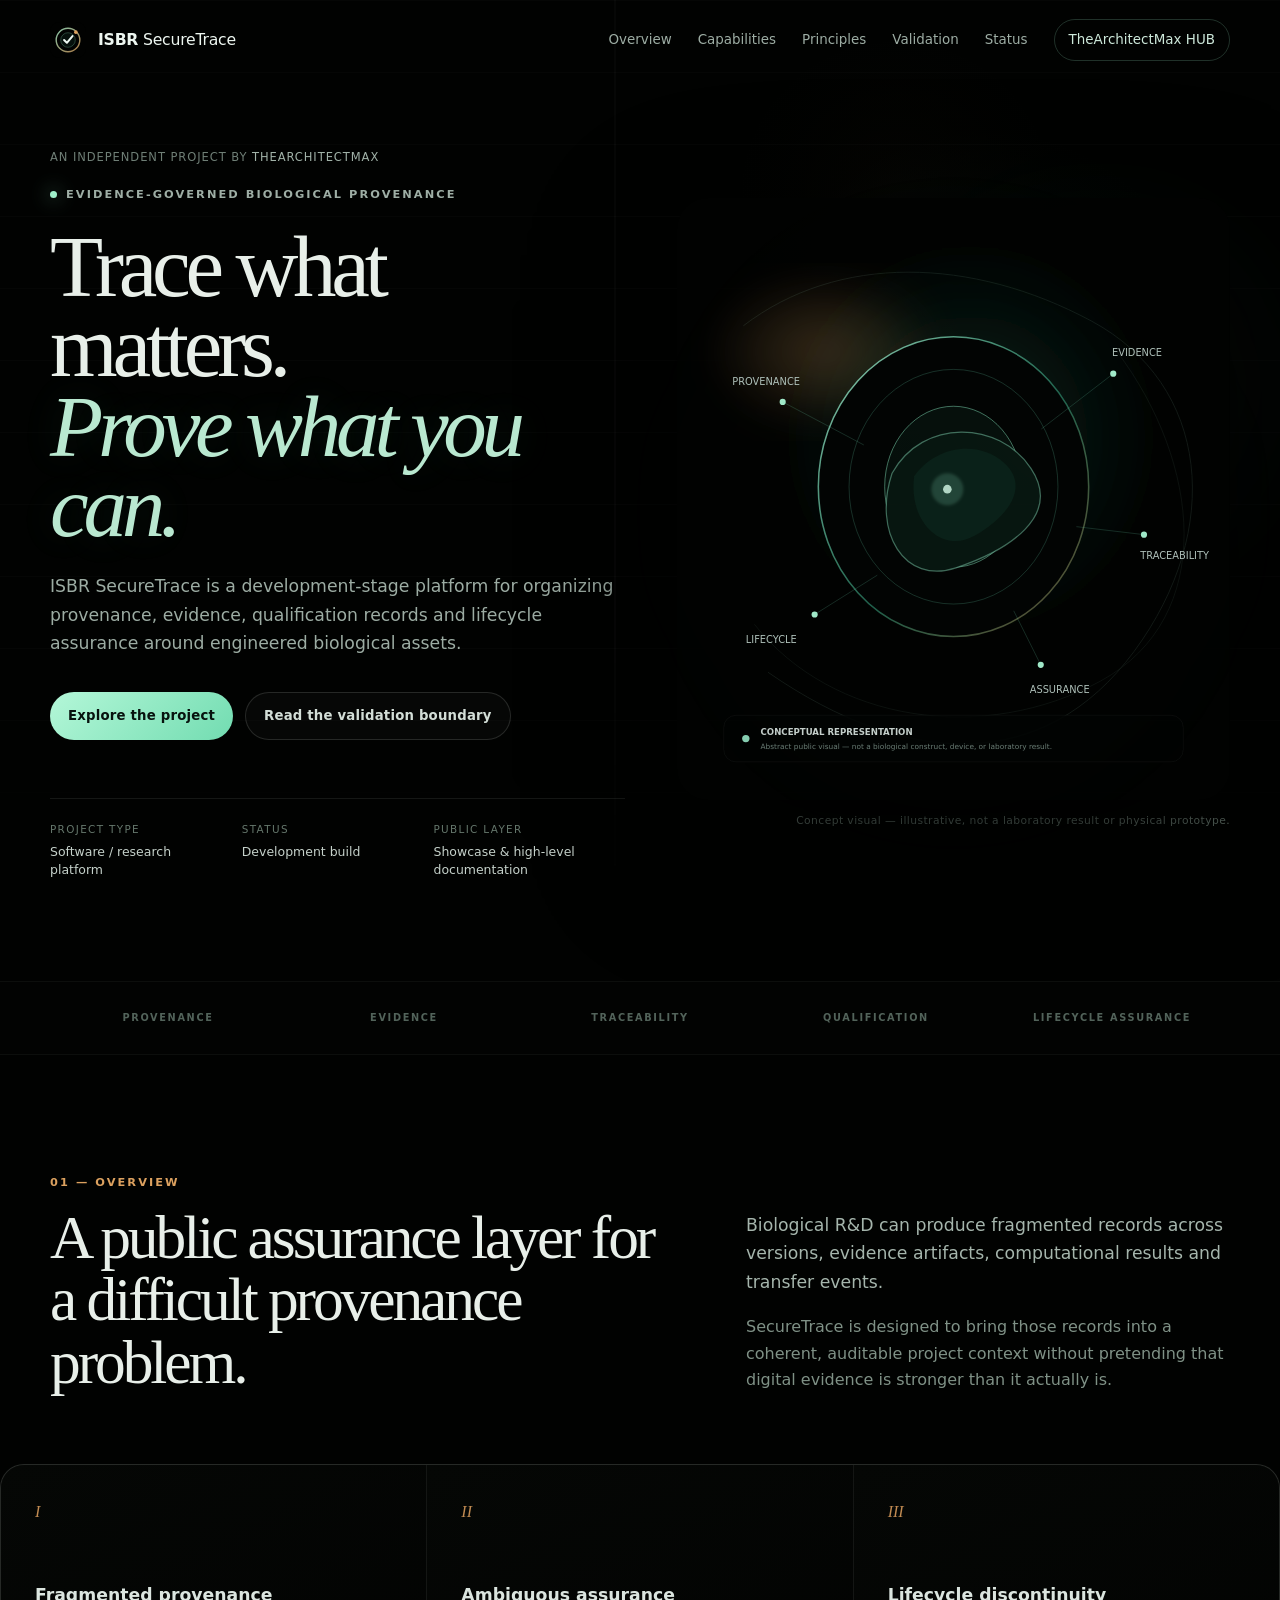
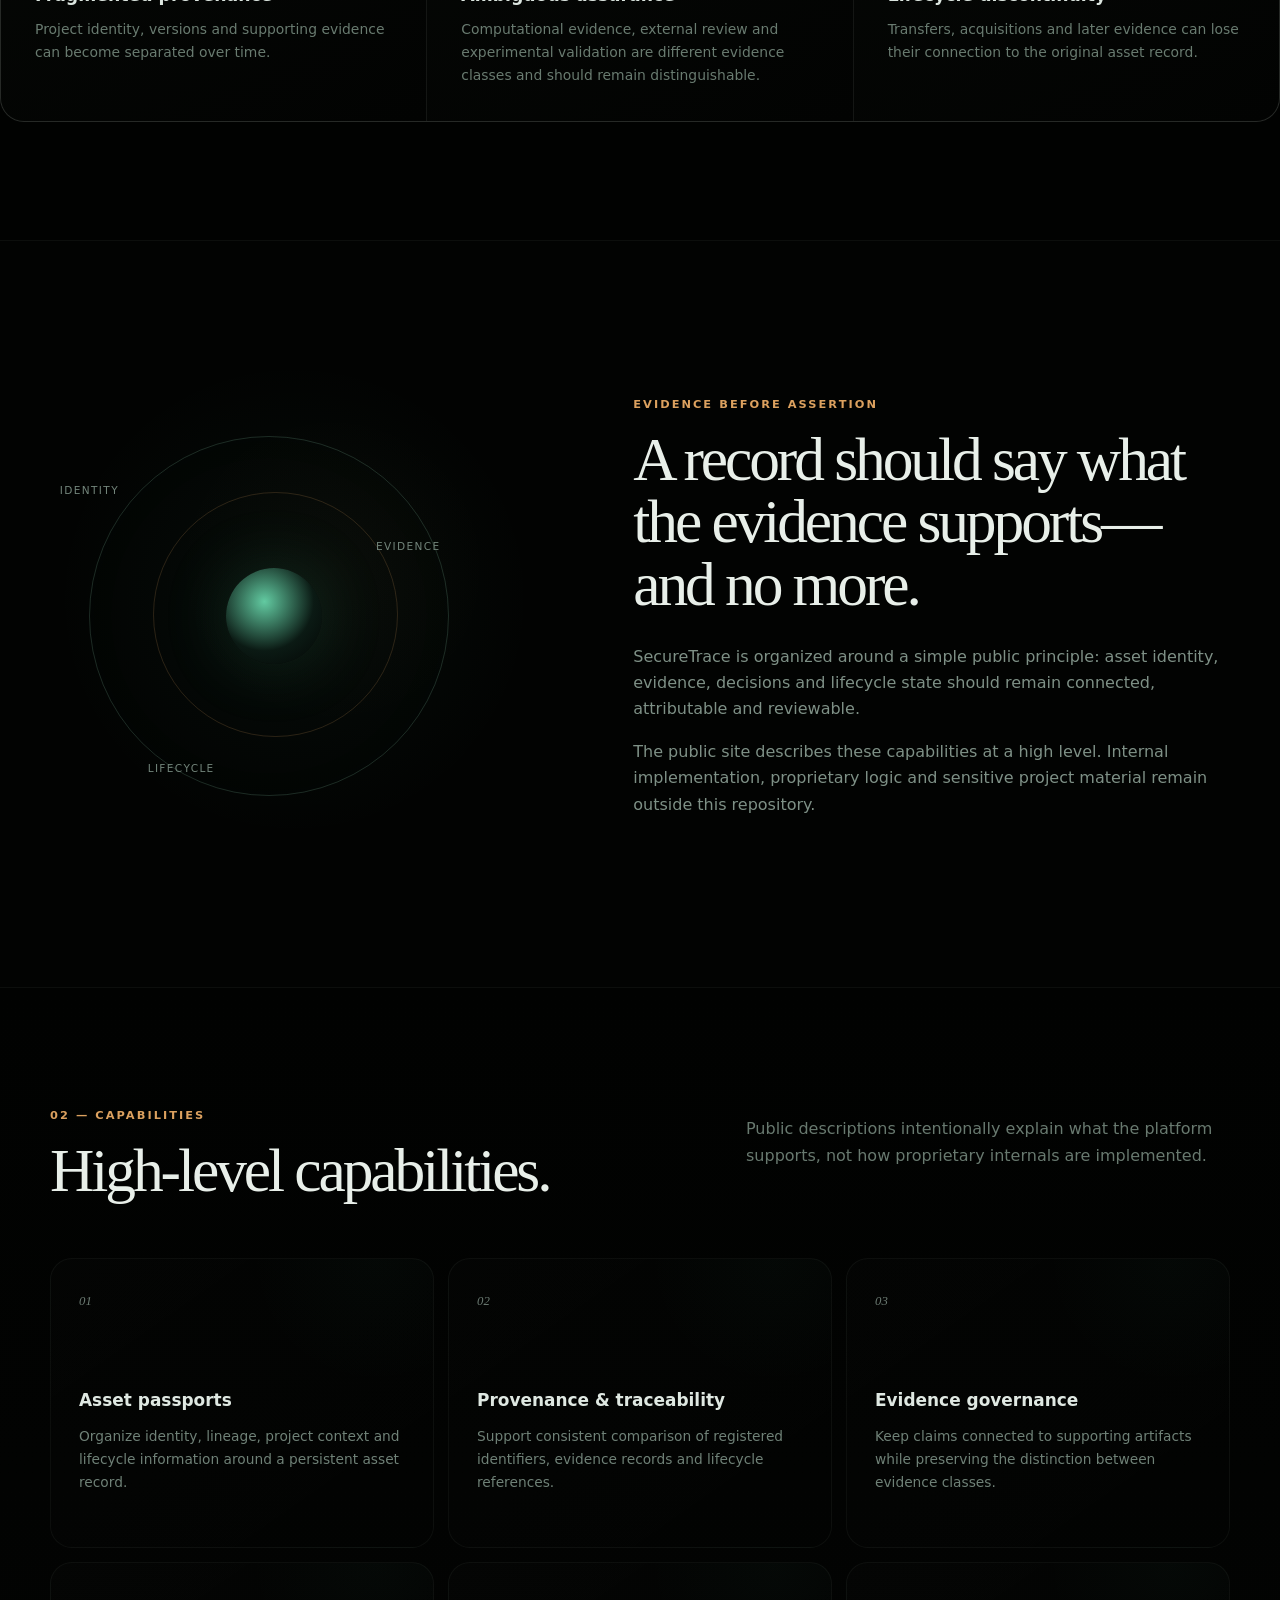
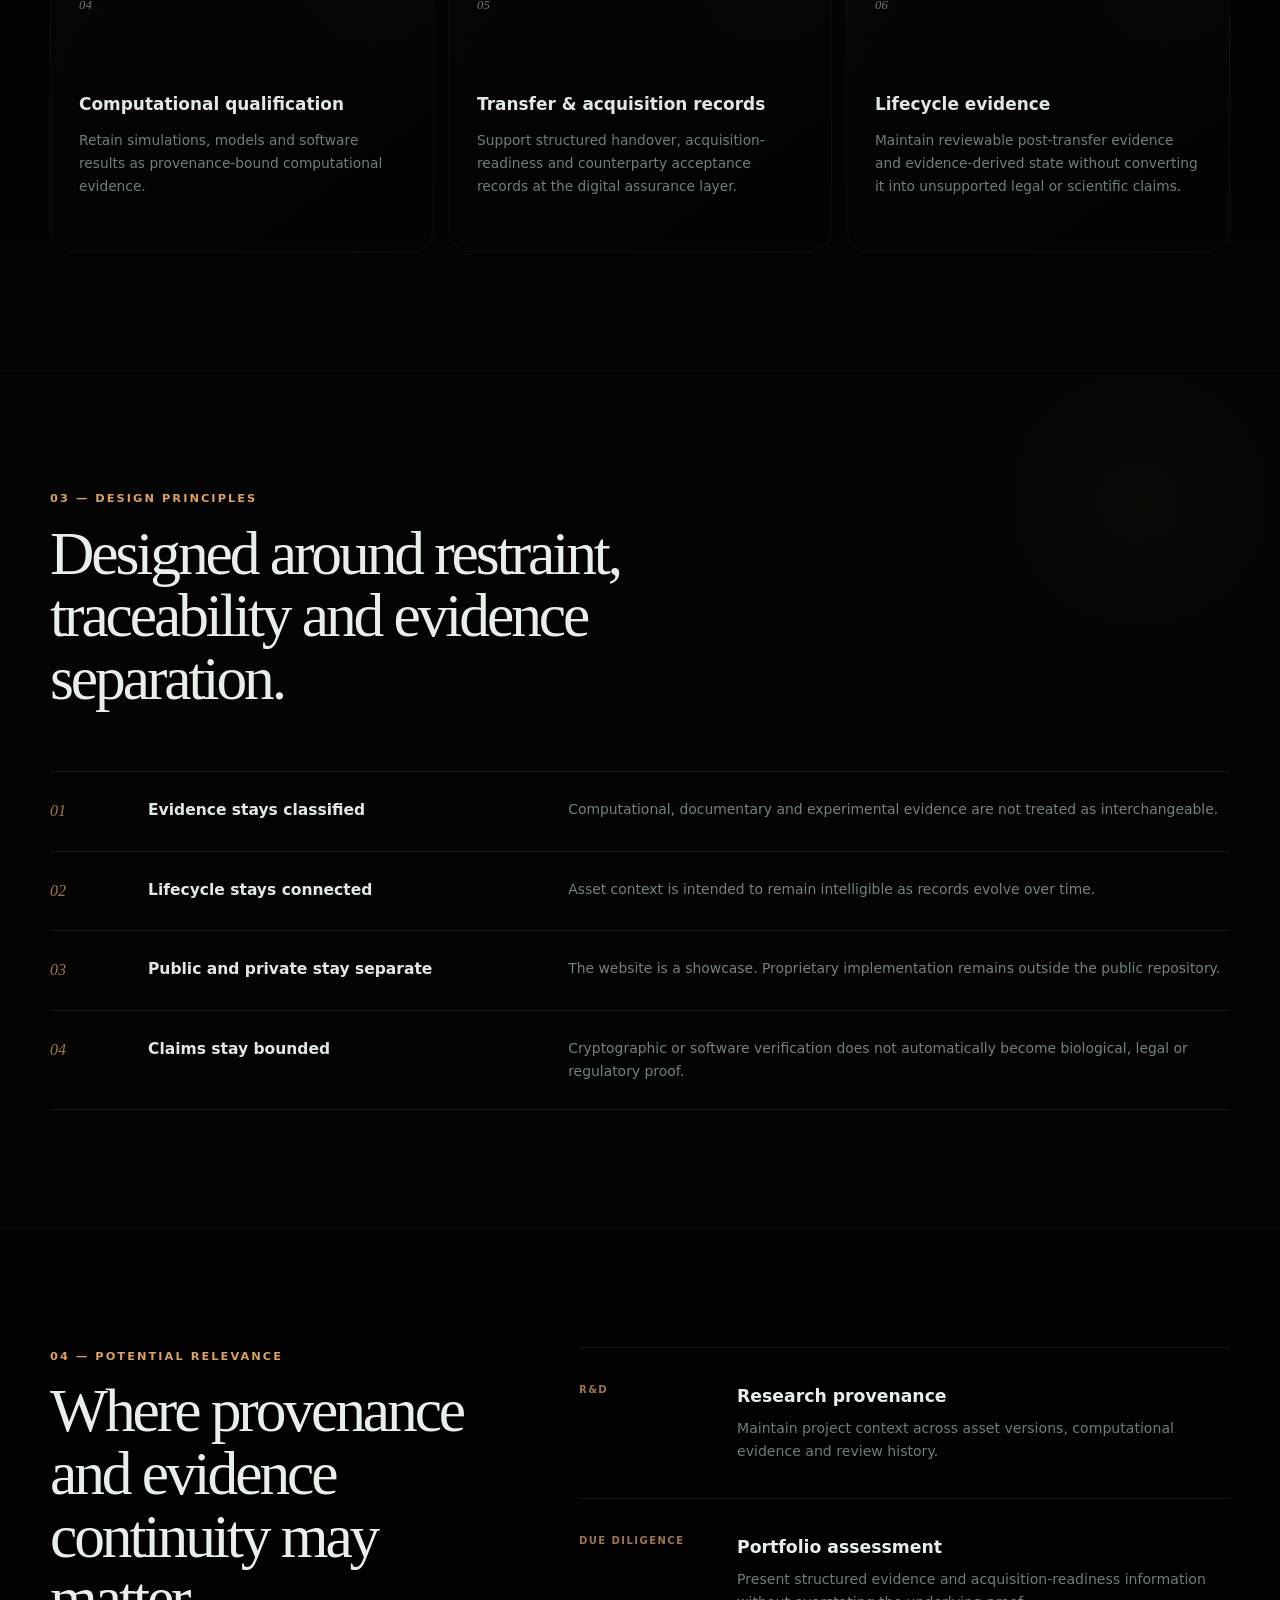
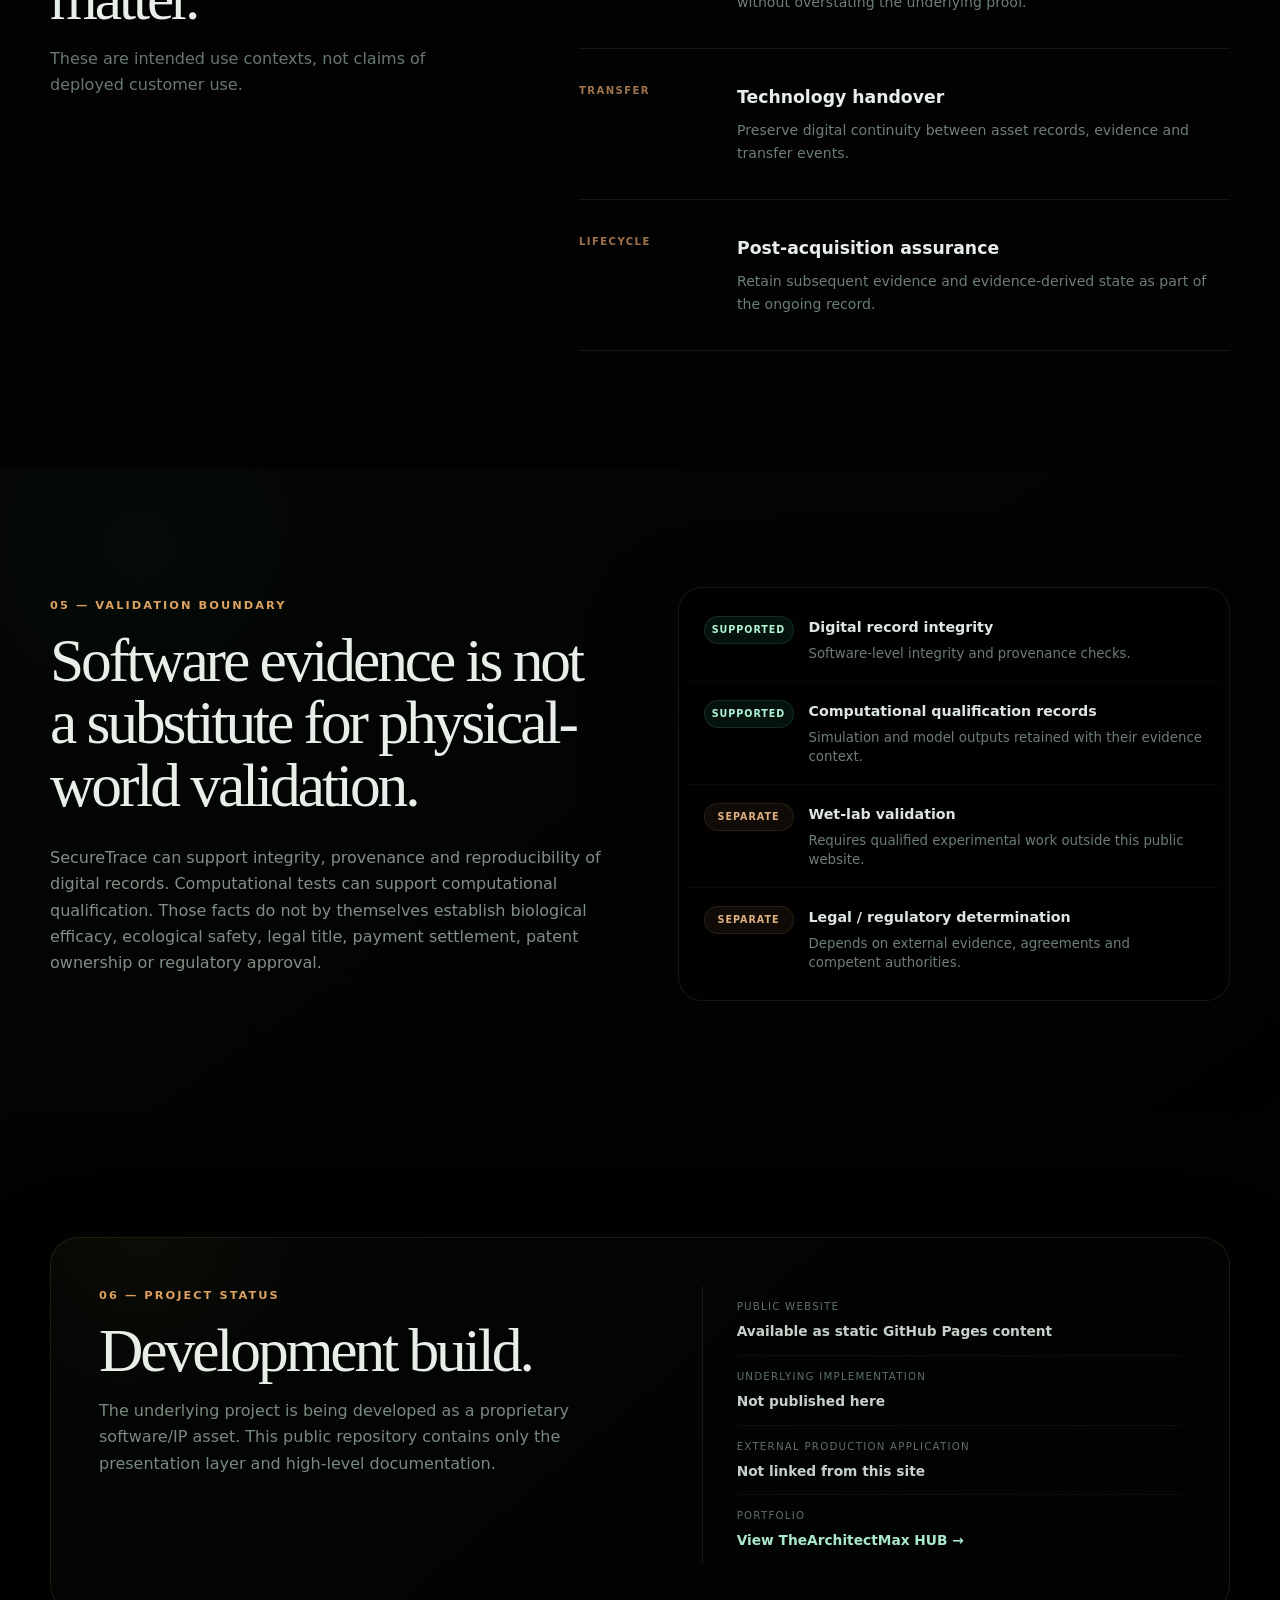
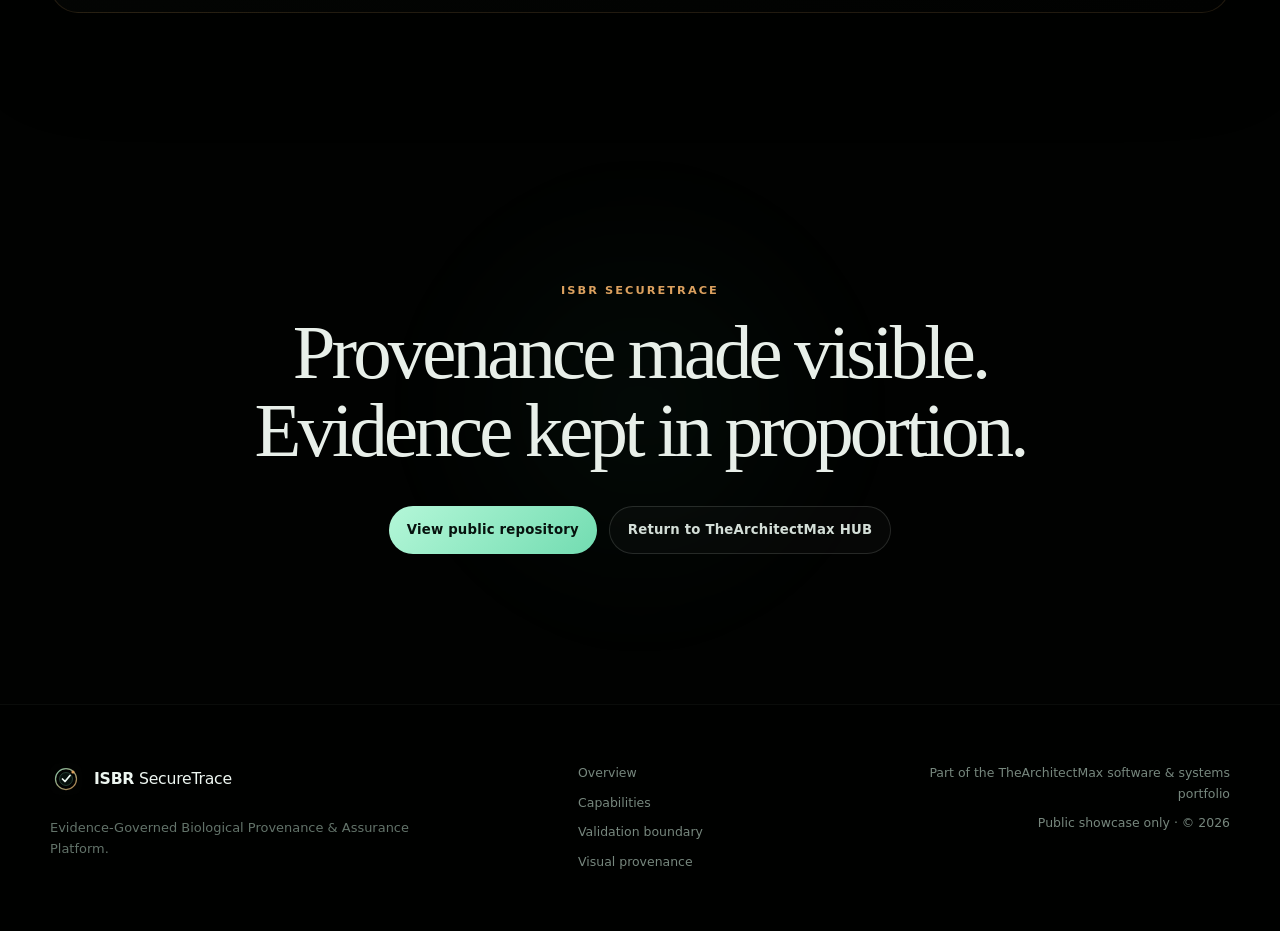
==== commit 737b1758: "Deepen tenebristic dark visual treatment" ====
--- a/index.html
+++ b/index.html
@@ -4,7 +4,7 @@
   <meta charset="utf-8">
   <meta name="viewport" content="width=device-width,initial-scale=1">
   <meta name="description" content="ISBR SecureTrace is a development-stage evidence-governed platform for biological asset provenance, traceability, computational qualification and lifecycle assurance.">
-  <meta name="theme-color" content="#070b09">
+  <meta name="theme-color" content="#010201">
   <link rel="canonical" href="https://thearchitect-max.github.io/ISBR-SecureTrace-Website/">
   <link rel="manifest" href="site.webmanifest">
   <meta property="og:title" content="ISBR SecureTrace">
--- a/styles.css
+++ b/styles.css
@@ -1,8 +1,8 @@
 :root{
-  --black:#050806;
-  --black-soft:#080d0a;
-  --charcoal:#0d1410;
-  --charcoal-2:#121b16;
+  --black:#010201;
+  --black-soft:#030504;
+  --charcoal:#070a08;
+  --charcoal-2:#0a0e0b;
   --ivory:#e8efe9;
   --mist:#a7b5ad;
   --muted:#788980;
@@ -10,9 +10,9 @@
   --jade-strong:#48c99b;
   --amber:#dca15f;
   --amber-soft:#f0c38b;
-  --line:rgba(226,239,231,.11);
-  --line-soft:rgba(226,239,231,.07);
-  --glass:rgba(12,20,16,.72);
+  --line:rgba(226,239,231,.085);
+  --line-soft:rgba(226,239,231,.045);
+  --glass:rgba(4,7,5,.88);
   --radius:26px;
   --shadow:0 30px 90px rgba(0,0,0,.42);
 }
@@ -22,8 +22,8 @@
   margin:0;
   color:var(--ivory);
   background:
-    radial-gradient(circle at 15% 12%,rgba(220,161,95,.045),transparent 22rem),
-    radial-gradient(circle at 86% 38%,rgba(72,201,155,.045),transparent 28rem),
+    radial-gradient(circle at 14% 10%,rgba(220,161,95,.018),transparent 20rem),
+    radial-gradient(circle at 86% 34%,rgba(72,201,155,.014),transparent 24rem),
     var(--black);
   font-family:Inter,ui-sans-serif,system-ui,-apple-system,BlinkMacSystemFont,"Segoe UI",sans-serif;
   line-height:1.65;
@@ -48,7 +48,7 @@
   transition:background .25s ease,border-color .25s ease;
 }
 .site-header.scrolled{
-  background:rgba(5,8,6,.84);
+  background:rgba(1,2,1,.94);
   backdrop-filter:blur(18px);
   border-bottom-color:var(--line-soft);
 }
@@ -66,10 +66,10 @@
 .hero{
   position:relative;min-height:900px;padding:148px 0 102px;overflow:hidden;
   background:
-    linear-gradient(90deg,rgba(5,8,6,.97) 0%,rgba(5,8,6,.86) 43%,rgba(5,8,6,.30) 73%,rgba(5,8,6,.66) 100%),
-    radial-gradient(circle at 77% 35%,rgba(88,211,163,.22),transparent 19rem),
-    radial-gradient(circle at 69% 19%,rgba(220,161,95,.13),transparent 15rem),
-    #050806;
+    linear-gradient(90deg,rgba(1,2,1,.995) 0%,rgba(1,2,1,.96) 46%,rgba(1,2,1,.70) 69%,rgba(1,2,1,.88) 100%),
+    radial-gradient(circle at 77% 36%,rgba(91,218,167,.12),transparent 14rem),
+    radial-gradient(circle at 70% 20%,rgba(220,161,95,.055),transparent 10rem),
+    #010201;
 }
 .hero:before{
   content:"";position:absolute;inset:0;pointer-events:none;
@@ -81,8 +81,8 @@
 }
 .hero-atmosphere{
   position:absolute;width:620px;height:620px;right:-130px;top:75px;border-radius:50%;
-  background:radial-gradient(circle,rgba(159,240,203,.14),rgba(72,201,155,.025) 46%,transparent 70%);
-  filter:blur(32px);opacity:.95;pointer-events:none
+  background:radial-gradient(circle,rgba(159,240,203,.075),rgba(72,201,155,.012) 42%,transparent 64%);
+  filter:blur(42px);opacity:.68;pointer-events:none
 }
 .hero-grid{position:relative;display:grid;grid-template-columns:1.02fr .98fr;gap:52px;align-items:center}
 .family-line{margin:0 0 18px;color:#6f7f76;font-size:.72rem;letter-spacing:.08em;text-transform:uppercase}
@@ -117,17 +117,17 @@
 
 .hero-visual{position:relative;margin:0;justify-self:end;width:min(100%,560px)}
 .hero-visual:before{
-  content:"";position:absolute;inset:12% 11%;background:rgba(95,224,172,.10);
+  content:"";position:absolute;inset:12% 11%;background:rgba(95,224,172,.045);
   border-radius:50%;filter:blur(65px);pointer-events:none
 }
 .hero-visual img{
   position:relative;width:100%;height:auto;border-radius:31px;
-  box-shadow:0 40px 120px rgba(0,0,0,.56);
+  box-shadow:0 46px 150px rgba(0,0,0,.82);
   opacity:.96
 }
 .hero-visual figcaption{margin-top:12px;text-align:right;color:#617168;font-size:.67rem;letter-spacing:.04em}
 
-.quiet-strip{border-top:1px solid var(--line-soft);border-bottom:1px solid var(--line-soft);background:#070b09}
+.quiet-strip{border-top:1px solid var(--line-soft);border-bottom:1px solid var(--line-soft);background:#020302}
 .quiet-grid{min-height:72px;display:grid;grid-template-columns:repeat(5,1fr);align-items:center}
 .quiet-grid span{text-align:center;color:#52635a;font-size:.61rem;letter-spacing:.17em;font-weight:800}
 
@@ -141,39 +141,39 @@
 .editorial-copy p{color:#7f9186;margin:0}
 .editorial-copy .lead{font-size:1.08rem;color:#a5b5ac;margin-bottom:18px}
 .problem-grid{display:grid;grid-template-columns:repeat(3,1fr);gap:1px;margin-top:70px;background:var(--line);border:1px solid var(--line);border-radius:24px;overflow:hidden}
-.problem-grid article{background:linear-gradient(155deg,#0a100d,#080c0a);padding:34px;min-height:250px}
+.problem-grid article{background:linear-gradient(155deg,#050705,#020302);padding:34px;min-height:250px}
 .roman{font-family:Georgia,serif;color:#c18b52;font-style:italic}
 .problem-grid h3{font-size:1.08rem;margin:56px 0 9px;color:#dbe5df}
 .problem-grid p{margin:0;color:#697b70;font-size:.87rem}
 
 .visual-story{
   overflow:hidden;background:
-    radial-gradient(circle at 23% 48%,rgba(83,210,161,.10),transparent 20rem),
-    radial-gradient(circle at 26% 44%,rgba(220,161,95,.055),transparent 13rem),
-    #090e0b;
+    radial-gradient(circle at 23% 48%,rgba(83,210,161,.045),transparent 15rem),
+    radial-gradient(circle at 26% 44%,rgba(220,161,95,.024),transparent 10rem),
+    #020302;
   border-top:1px solid var(--line-soft);border-bottom:1px solid var(--line-soft)
 }
 .story-grid{display:grid;grid-template-columns:.9fr 1.1fr;gap:95px;align-items:center}
 .story-orbit{position:relative;min-height:510px}
 .orbit{position:absolute;border:1px solid rgba(159,240,203,.16);border-radius:50%}
-.orbit-a{width:360px;height:360px;left:8%;top:15%;box-shadow:inset 0 0 80px rgba(90,224,172,.025)}
+.orbit-a{width:360px;height:360px;left:8%;top:15%;box-shadow:inset 0 0 80px rgba(90,224,172,.012)}
 .orbit-b{width:245px;height:245px;left:21%;top:26%;border-color:rgba(220,161,95,.18)}
-.orbit-core{position:absolute;width:96px;height:96px;left:36%;top:41%;border-radius:50%;background:radial-gradient(circle at 40% 35%,#6adbad,#153528 62%,#0a1410);box-shadow:0 0 90px rgba(82,214,163,.26)}
+.orbit-core{position:absolute;width:96px;height:96px;left:36%;top:41%;border-radius:50%;background:radial-gradient(circle at 40% 35%,#62caa1,#0b1a14 58%,#030504);box-shadow:0 0 70px rgba(82,214,163,.15)}
 .orbit-label{position:absolute;color:#72847a;font-size:.66rem;text-transform:uppercase;letter-spacing:.13em}
 .label-a{left:2%;top:24%}.label-b{right:20%;top:35%}.label-c{left:20%;bottom:18%}
 .story-copy{max-width:630px}
 .story-copy p:not(.kicker){color:#7e9086}
 .story-copy h2{margin-bottom:28px}
 
-.capabilities{background:linear-gradient(180deg,#050806,#080d0a)}
+.capabilities{background:linear-gradient(180deg,#010201,#030403)}
 .split-heading.compact{align-items:start;margin-bottom:56px}
 .side-note{margin:10px 0 0;color:#68796f;max-width:470px}
 .capability-grid{display:grid;grid-template-columns:repeat(3,1fr);gap:14px}
 .capability-card{
   min-height:290px;padding:28px;border:1px solid var(--line-soft);border-radius:22px;
   background:
-    radial-gradient(circle at 85% 0%,rgba(75,203,155,.055),transparent 10rem),
-    linear-gradient(145deg,rgba(255,255,255,.025),rgba(255,255,255,.008));
+    radial-gradient(circle at 85% 0%,rgba(75,203,155,.024),transparent 8rem),
+    linear-gradient(145deg,rgba(255,255,255,.012),rgba(255,255,255,.003));
   transition:transform .25s ease,border-color .25s ease
 }
 .capability-card:hover{transform:translateY(-3px);border-color:rgba(159,240,203,.16)}
@@ -183,8 +183,8 @@
 
 .principles{
   background:
-    radial-gradient(circle at 89% 15%,rgba(220,161,95,.065),transparent 16rem),
-    #0b110e;
+    radial-gradient(circle at 89% 15%,rgba(220,161,95,.028),transparent 12rem),
+    #030403;
   border-top:1px solid var(--line-soft);border-bottom:1px solid var(--line-soft)
 }
 .principle-head{max-width:770px;margin-bottom:62px}
@@ -197,7 +197,7 @@
 .principle strong{font-size:.97rem;color:#dfe8e2}
 .principle p{margin:0;color:#73857b;font-size:.87rem}
 
-.use-cases{background:#060906}
+.use-cases{background:#010201}
 .use-layout{display:grid;grid-template-columns:.8fr 1.2fr;gap:95px;align-items:start}
 .sticky-copy{position:sticky;top:125px}
 .sticky-copy p:not(.kicker){color:#68796f;max-width:430px}
@@ -209,12 +209,12 @@
 
 .validation{
   background:
-    radial-gradient(circle at 11% 12%,rgba(73,205,156,.07),transparent 19rem),
-    linear-gradient(145deg,#0a100d,#090c0a)
+    radial-gradient(circle at 11% 12%,rgba(73,205,156,.028),transparent 13rem),
+    linear-gradient(145deg,#040604,#010201)
 }
 .validation-grid{display:grid;grid-template-columns:1fr 1fr;gap:75px;align-items:center}
 .validation-copy p:not(.kicker){color:#819087;margin-top:28px}
-.boundary-table{border:1px solid var(--line);border-radius:24px;background:rgba(4,8,6,.58);padding:10px;box-shadow:var(--shadow)}
+.boundary-table{border:1px solid var(--line);border-radius:24px;background:rgba(1,2,1,.86);padding:10px;box-shadow:var(--shadow)}
 .boundary-row{display:grid;grid-template-columns:90px 1fr;gap:15px;padding:18px 15px;border-bottom:1px solid var(--line-soft)}
 .boundary-row:last-child{border-bottom:0}
 .state{align-self:start;font-size:.6rem;letter-spacing:.1em;text-transform:uppercase;font-weight:850;padding:5px 7px;border-radius:999px;text-align:center}
@@ -223,13 +223,13 @@
 .boundary-row strong{display:block;color:#dce6df;font-size:.89rem}
 .boundary-row small{display:block;color:#6c7e73;margin-top:4px;line-height:1.45}
 
-.status-section{background:#050806}
+.status-section{background:#010201}
 .status-card{
   display:grid;grid-template-columns:1fr .9fr;gap:70px;padding:48px;
   border:1px solid rgba(220,161,95,.14);border-radius:28px;
   background:
-    radial-gradient(circle at 8% 0%,rgba(220,161,95,.075),transparent 18rem),
-    linear-gradient(140deg,#0a0f0c,#07100c);
+    radial-gradient(circle at 8% 0%,rgba(220,161,95,.034),transparent 12rem),
+    linear-gradient(140deg,#040604,#010201);
   box-shadow:var(--shadow)
 }
 .status-card>div:first-child>p:not(.kicker){color:#788a80}
@@ -243,13 +243,13 @@
 .closing{padding-top:150px;padding-bottom:150px;overflow:hidden}
 .closing:before{
   content:"";position:absolute;width:600px;height:600px;left:50%;top:48%;transform:translate(-50%,-50%);
-  background:radial-gradient(circle,rgba(74,207,158,.10),transparent 66%);filter:blur(30px);pointer-events:none
+  background:radial-gradient(circle,rgba(74,207,158,.045),transparent 58%);filter:blur(30px);pointer-events:none
 }
 .closing-inner{position:relative;text-align:center}
 .closing h2{font-size:clamp(3rem,6vw,6rem)}
 .closing-actions{display:flex;justify-content:center;gap:12px;flex-wrap:wrap;margin-top:36px}
 
-footer{background:#040605;border-top:1px solid var(--line-soft);padding:58px 0;color:#76877d}
+footer{background:#000100;border-top:1px solid var(--line-soft);padding:58px 0;color:#76877d}
 .footer-grid{display:grid;grid-template-columns:1.35fr .7fr 1fr;gap:50px;align-items:start}
 .footer-brand-block p{max-width:360px;font-size:.81rem;color:#627369}
 .footer-links,.footer-note{display:flex;flex-direction:column;gap:9px;font-size:.78rem}
@@ -270,11 +270,11 @@
 }
 @media(max-width:740px){
   .shell{width:min(100% - 28px,1180px)}
-  .site-header{background:rgba(5,8,6,.9);backdrop-filter:blur(16px)}
+  .site-header{background:rgba(1,2,1,.96);backdrop-filter:blur(16px)}
   .nav-toggle{display:block}
   .nav{
     position:absolute;left:14px;right:14px;top:80px;display:none;flex-direction:column;align-items:stretch;
-    padding:18px;border:1px solid var(--line);border-radius:18px;background:#090e0b;box-shadow:0 25px 60px rgba(0,0,0,.5)
+    padding:18px;border:1px solid var(--line);border-radius:18px;background:#030403;box-shadow:0 25px 60px rgba(0,0,0,.5)
   }
   .nav.open{display:flex}
   .nav a{padding:6px 3px}
